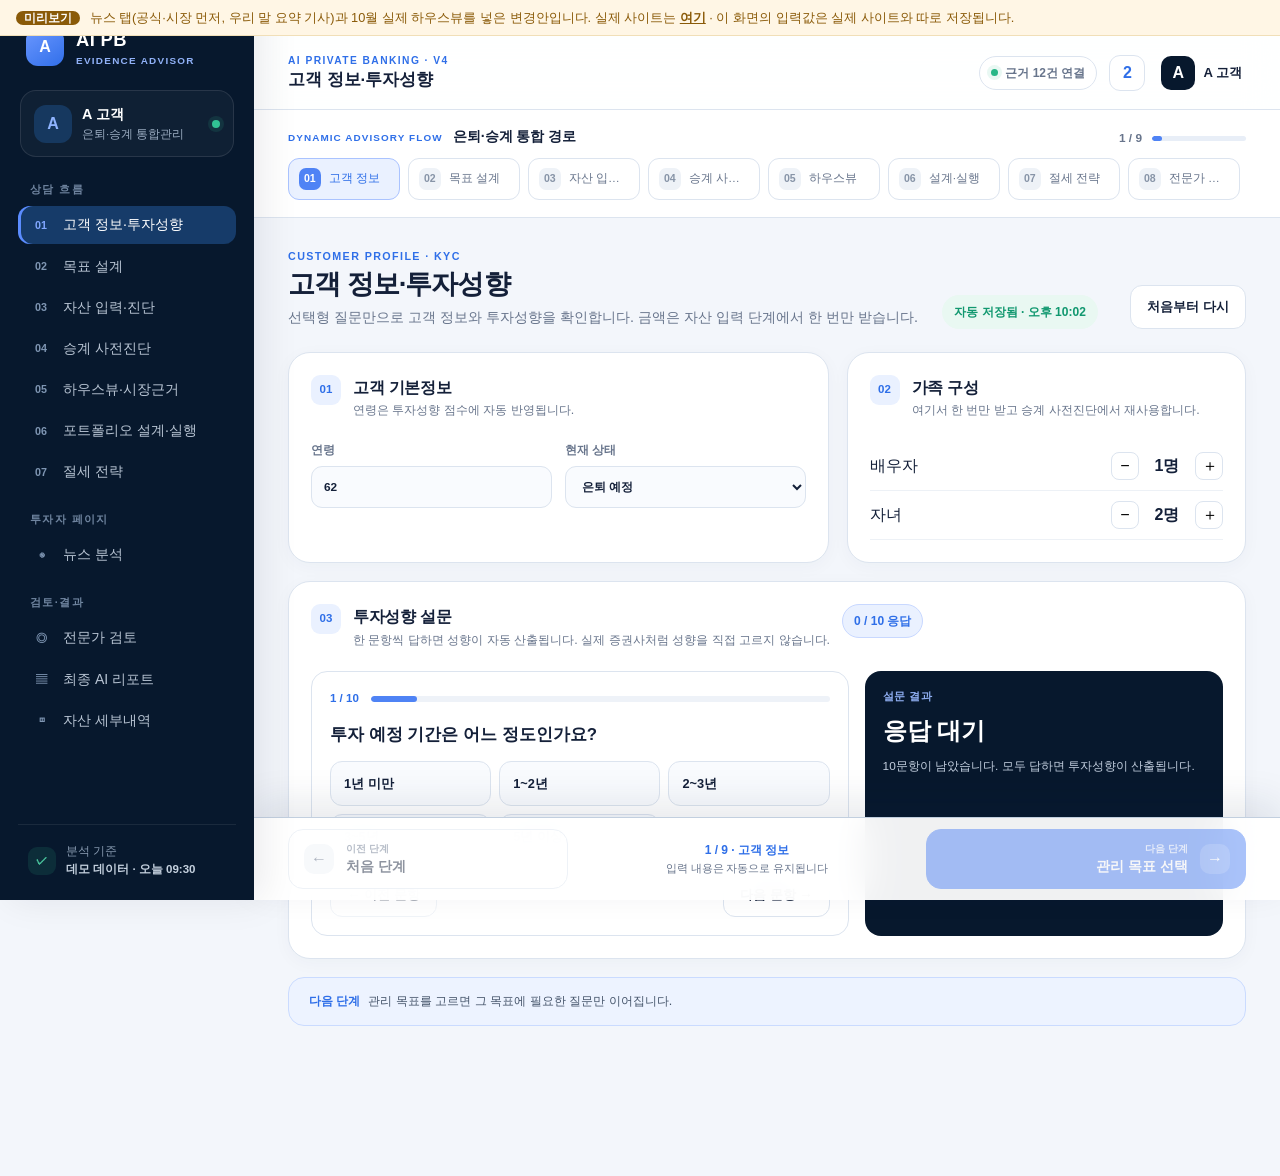
==== preview/index.html @ bb8c4977 "feat: 미리보기 페이지(/preview/) 추가 — 뉴스 탭 변경안 + 10월 실제 하우스뷰 연결 실제 사이트 파일은 그대로 두고 preview/ 폴더에 화면 복사본을 둠. -" ====
<!doctype html>
<html lang="ko">
<head>
  <meta charset="utf-8" />
  <meta name="viewport" content="width=device-width, initial-scale=1" />
  <meta name="theme-color" content="#07182d" />
  <meta name="description" content="은퇴·자산승계 목표와 뉴스 근거를 연결하는 AI PB 인터랙티브 시나리오 v4" />
  <title>AI PB 미리보기 | 뉴스 탭·하우스뷰 변경안</title>
  <link rel="icon" type="image/svg+xml" href="data:image/svg+xml,%3Csvg xmlns='http://www.w3.org/2000/svg' viewBox='0 0 32 32'%3E%3Crect width='32' height='32' rx='9' fill='%2307182d'/%3E%3Cpath d='M8 22 14.2 9h3.6L24 22h-4l-1.1-2.7h-6L11.8 22H8Zm6.1-6h3.6L16 11.8 14.1 16Z' fill='%235b8cff'/%3E%3C/svg%3E" />
  <link rel="apple-touch-icon" href="../icons/apple-touch-icon.png" />
  <meta name="apple-mobile-web-app-capable" content="yes" />
  <meta name="apple-mobile-web-app-title" content="AI PB" />
  <link rel="stylesheet" href="../styles.css" />
  <link rel="stylesheet" href="../v3.css" />
  <link rel="stylesheet" href="../print.css" />
  <link rel="stylesheet" href="./preview.css" />
</head>
<body>
  <div class="preview-banner" role="note"><b>미리보기</b> 뉴스 탭(공식·시장 먼저, 우리 말 요약 기사)과 10월 실제 하우스뷰를 넣은 변경안입니다. 실제 사이트는 <a href="../">여기</a> · 이 화면의 입력값은 실제 사이트와 따로 저장됩니다.</div>
  <div class="app-shell">
    <aside class="sidebar" id="sidebar" aria-label="주요 메뉴">
      <div class="brand-wrap">
        <button class="brand" data-view="dashboard" aria-label="AI PB 자산진단으로 이동"><span class="brand-mark">A</span><span><strong>AI PB</strong><small>EVIDENCE ADVISOR</small></span></button>
        <button class="sidebar-close" id="sidebar-close" aria-label="메뉴 닫기">×</button>
      </div>
      <div class="client-mini"><div class="avatar">A</div><div><strong>A 고객</strong><span id="client-route-label">은퇴·승계 통합관리</span></div><span class="status-dot" title="시나리오 연결됨"></span></div>
      <nav class="nav-list">
        <p class="nav-label">상담 흐름</p>
        <button data-view="profile"><span class="nav-icon">01</span>고객 정보·투자성향</button>
        <button data-view="goals"><span class="nav-icon">02</span>목표 설계</button>
        <button data-view="dashboard"><span class="nav-icon">03</span>자산 입력·진단</button>
        <button data-view="transfer"><span class="nav-icon">04</span>승계 사전진단</button>
        <button data-view="market"><span class="nav-icon">05</span>하우스뷰·시장근거</button>
        <button data-view="analysis"><span class="nav-icon">06</span>포트폴리오 설계·실행</button>
        <button data-view="tax"><span class="nav-icon">07</span>절세 전략</button>
        <p class="nav-label nav-label-spaced">투자자 페이지</p>
        <button data-view="news"><span class="nav-icon">◉</span>뉴스 분석</button>
        <p class="nav-label nav-label-spaced">검토·결과</p>
        <button data-view="experts"><span class="nav-icon">◎</span>전문가 검토</button>
        <button data-view="report"><span class="nav-icon">▤</span>최종 AI 리포트</button>
        <button data-view="assets"><span class="nav-icon">◫</span>자산 세부내역</button>
      </nav>
      <div class="sidebar-foot"><span class="secure-mark">✓</span><span>분석 기준<br><strong>데모 데이터 · 오늘 09:30</strong></span></div>
    </aside>

    <main class="main-shell">
      <header class="topbar">
        <button class="menu-button" id="menu-button" aria-label="메뉴 열기">☰</button>
        <div class="page-context"><span class="eyebrow">AI PRIVATE BANKING · V4</span><strong id="page-title">고객 정보·투자성향</strong></div>
        <div class="top-actions"><span class="data-chip"><i></i> 근거 12건 연결</span><button class="icon-button" data-view="market" aria-label="중요 알림 2개">2</button><button class="profile-button" data-view="profile"><span>A</span><b>A 고객</b></button></div>
      </header>

      <section class="journey" aria-label="AI PB 상담 단계">
        <div class="journey-head"><div><span>DYNAMIC ADVISORY FLOW</span><strong id="journey-title">은퇴·승계 통합 경로</strong></div><div class="journey-progress"><b id="progress-text">1 / 9</b><span><i id="progress-bar"></i></span></div></div>
        <div class="journey-steps" id="journey-steps" role="tablist" aria-label="상담 단계"></div>
      </section>

      <div class="content-area">
        <section class="view" data-view-panel="profile">
          <div class="section-heading"><div><span class="section-kicker">CUSTOMER PROFILE · KYC</span><h1>고객 정보·투자성향</h1><p>선택형 질문만으로 고객 정보와 투자성향을 확인합니다. 금액은 자산 입력 단계에서 한 번만 받습니다.</p></div><span class="save-state">자동 저장됨</span></div>
          <div class="profile-grid">
            <article class="panel form-panel">
              <div class="panel-title"><span class="panel-index">01</span><div><h2>고객 기본정보</h2><p>연령은 투자성향 점수에 자동 반영됩니다.</p></div></div>
              <div class="field-grid two">
                <label>연령<input id="age" type="number" value="62" min="18" max="100"></label>
                <label>현재 상태<select id="employment"><option>근로소득자</option><option>사업자</option><option selected>은퇴 예정</option><option>은퇴</option></select></label>
              </div>
            </article>
            <article class="panel form-panel">
              <div class="panel-title"><span class="panel-index">02</span><div><h2>가족 구성</h2><p>여기서 한 번만 받고 승계 사전진단에서 재사용합니다.</p></div></div>
              <div class="family-row"><span>배우자</span><div class="stepper"><button type="button" data-counter="spouse" data-delta="-1" aria-label="배우자 수 감소">−</button><b id="spouse-count">1명</b><button type="button" data-counter="spouse" data-delta="1" aria-label="배우자 수 증가">＋</button></div></div>
              <div class="family-row"><span>자녀</span><div class="stepper"><button type="button" data-counter="children" data-delta="-1" aria-label="자녀 수 감소">−</button><b id="children-count">2명</b><button type="button" data-counter="children" data-delta="1" aria-label="자녀 수 증가">＋</button></div></div>
            </article>
            <article class="panel form-panel span-two">
              <div class="panel-title"><span class="panel-index">03</span><div><h2>투자성향 설문</h2><p>한 문항씩 답하면 성향이 자동 산출됩니다. 실제 증권사처럼 성향을 직접 고르지 않습니다.</p></div><span class="pill info" id="survey-count">10 / 10 응답</span></div>
              <div class="survey-layout">
                <div class="survey-card">
                  <div class="survey-progress"><span id="survey-step">1 / 10</span><div class="survey-track"><i id="survey-bar"></i></div></div>
                  <h3 id="survey-question">투자 예정 기간은 어느 정도인가요?</h3>
                  <div class="survey-options" id="survey-options" role="radiogroup" aria-labelledby="survey-question"></div>
                  <div class="survey-nav"><button class="secondary" id="survey-prev" type="button">← 이전 문항</button><button class="secondary" id="survey-next" type="button">다음 문항 →</button></div>
                </div>
                <aside class="survey-result" id="survey-result"></aside>
              </div>
            </article>
          </div>
          <div class="bottom-action"><p><strong>다음 단계</strong>관리 목표를 고르면 그 목표에 필요한 질문만 이어집니다.</p><button class="primary" id="profile-next">관리 목표 선택</button></div>
        </section>

        <section class="view" data-view-panel="goals">
          <div class="section-heading"><div><span class="section-kicker">GOAL ROUTING</span><h1>관리 목표 선택</h1><p>은퇴와 자산승계는 동시에 선택할 수 있으며, 선택에 따라 상담 경로가 달라집니다.</p></div><span class="route-chip" id="route-chip">은퇴·승계 통합 경로</span></div>
          <div class="goal-grid" role="radiogroup" aria-label="관리 목표">
            <label class="goal-card"><input type="radio" name="goal" value="general"><span class="goal-icon">G</span><strong>일반 자산관리</strong><small>별도 목표 없이 위험·수익 기반 포트폴리오 관리</small></label>
            <label class="goal-card"><input type="radio" name="goal" value="retirement"><span class="goal-icon">R</span><strong>은퇴 준비</strong><small>생활비와 연금 부족분을 현금흐름 제약으로 반영</small></label>
            <label class="goal-card"><input type="radio" name="goal" value="transfer"><span class="goal-icon">W</span><strong>자산승계</strong><small>관계자별 희망 배분과 상속세 재원을 먼저 점검</small></label>
            <label class="goal-card selected"><input type="radio" name="goal" value="both" checked><span class="goal-icon">B</span><strong>은퇴·승계 모두</strong><small>두 목표의 현금 수요와 매각 제한을 함께 반영</small></label>
          </div>
          <div class="conditional-plan-grid">
            <article class="panel plan-card" data-goal-panel="retirement">
              <div class="panel-title simple"><div><h2>은퇴 현금흐름 계획</h2><p>생활비와 비상자금을 먼저 확보합니다.</p></div><span class="pill success">적용</span></div>
              <div class="field-grid three"><label id="retirement-years-field">은퇴 시점<div class="input-suffix"><input id="retirement-years" type="number" value="3" min="0"><span>년 후</span></div></label><label>월 생활비<div class="input-suffix"><input id="monthly-spend" type="number" value="500" min="0"><span>만원</span></div></label><label>연금 수입<div class="input-suffix"><input id="pension-income" type="number" value="280" min="0"><span>만원</span></div></label></div>
              <div class="bucket-grid">
                <div><span>버킷 1 · 현금성</span><strong id="bucket1">0.8억원</strong><small>부족분 2년 + 비상자금 6개월 · MMF·CMA·발행어음</small></div>
                <div><span>버킷 2 · 채권 사다리</span><strong id="bucket2">1.3억원</strong><small>3~7년차 부족분 · 국채·우량채 만기 분산</small></div>
                <div><span>버킷 3 · 성장</span><strong>나머지</strong><small>8년차 이후 · 성향별 모델 포트폴리오</small></div>
              </div>
              <div class="plan-result"><span>은퇴 안정자산 기준 (버킷 1+2)</span><strong id="retirement-reserve">2.2억원</strong><small id="retirement-copy">월 부족분 220만원 · 은퇴 3년 후 개시. 20년치를 현금으로 묶지 않고 버킷별로 나눠 준비합니다.</small></div>
            </article>
            <article class="panel plan-card" data-goal-panel="transfer">
              <div class="panel-title simple"><div><h2>승계 사전계획</h2><p>투자분석 전에 현금·매각 제한을 설정합니다.</p></div><span class="pill info">다음 단계</span></div>
              <div class="precheck-list"><div><span>관계자</span><strong id="goal-family">배우자 1명 · 자녀 2명</strong></div><div><span>비유동자산</span><strong id="goal-illiquid">부동산·사모펀드 29억원</strong></div><div><span>상속세 추정</span><strong data-kpi="estate-tax">6.7억원</strong></div></div>
              <div class="micro-note">자산 입력·진단 다음 단계에서 희망 배분과 상속세 재원을 점검합니다.</div>
            </article>
            <article class="panel empty-goal-card" data-goal-panel="general"><span>G</span><div><h2>일반 자산관리 경로</h2><p>추가 목표 페이지 없이 통합 자산진단으로 이동합니다.</p></div></article>
          </div>
          <div class="bottom-action"><p><strong>경로 자동 구성</strong><span id="goal-route-copy">승계 사전진단에서 필요한 현금을 먼저 정한 뒤 자산진단으로 이동합니다.</span></p><button class="primary" id="goals-next">승계 사전진단 계속</button></div>
        </section>

        <section class="view" data-view-panel="transfer">
          <div class="section-heading"><div><span class="section-kicker">WEALTH TRANSFER PRE-DIAGNOSIS</span><h1>자산승계 사전진단</h1><p>희망 배분안을 법정상속분·유류분과 비교하고, 상속세 추정액으로 재원 계획을 세웁니다.</p></div><span class="pill info">전문가 검토 전 참고안</span></div>
          <div class="notice-bar"><b>판단 경계</b><span>AI는 상속 비율이나 법적 결과를 확정하지 않습니다. 현행 세법 기준 단순 추정과 위험 신호만 표시하며, 세법 개정·평가방법·사전증여 합산은 세무사·변호사가 확정합니다.</span></div>
          <div class="transfer-layout">
            <article class="panel allocation-editor">
              <div class="panel-title simple"><div><h2>관계자별 희망 배분</h2><p>법정상속분과 유류분(법정상속분의 1/2)을 함께 표시합니다.</p></div><span class="sum-badge" id="allocation-sum">합계 100%</span></div>
              <div id="heir-inputs"></div>
              <button class="secondary full" id="run-transfer-check">희망안 다시 진단</button>
            </article>
            <article class="risk-flag-card" id="transfer-risk-card">
              <span>AI PRE-CHECK</span><h2 id="transfer-risk-title">법률 검토 우선순위: 보통</h2>
              <p id="transfer-risk-copy">관계자별 배분과 부동산 집중 여부를 전문가가 확인해야 합니다.</p>
              <ul><li><span>유류분 관련</span><strong id="legal-flag">확인 필요</strong></li><li><span>평가 불확실성</span><strong>부동산·사모펀드</strong></li><li><span>현금화 제약</span><strong data-kpi="illiquid">29억원</strong></li></ul>
            </article>
            <article class="panel liquidity-planner">
              <div class="panel-title simple"><div><h2>상속세 재원 계획</h2><p>현행 세법 기준 단순 추정입니다.</p></div><span class="recommended">핵심 제약</span></div>
              <div class="tax-breakdown" id="estate-breakdown"></div>
              <div class="field-grid two">
                <label>상속세 재원 목표<div class="input-suffix"><input id="liquidity-target" type="number" value="6.7" min="0" step="0.1"><span>억원</span></div></label>
                <label>종신보험 등 별도 재원<div class="input-suffix"><input id="insurance-reserve" type="number" value="0" min="0" step="0.1"><span>억원</span></div></label>
              </div>
              <div class="constraint-checks"><label><input type="checkbox" id="lock-pef" checked disabled> 사모펀드 <span class="pef-year">2029</span>년까지 조정 불가 (환매 제한)</label><label><input type="checkbox" id="gift-window" checked> 5년 내 증여 예정 ETF 별도 관리</label></div>
              <div class="liquidity-gap"><span>현재 안정자산</span><strong id="current-stable">9.0억원</strong><i>→</i><span>필요 안정자산</span><strong id="liquidity-target-output">8.8억원</strong></div>
            </article>
            <article class="panel scenario-mini">
              <h2>재원 마련 방식 비교</h2>
              <button class="scenario-choice active" data-transfer-scenario="financial"><span>A</span><div><strong>금융자산 준비안</strong><small>재원 전액을 국채·우량채 사다리로 보유</small></div><b>선택됨</b></button>
              <button class="scenario-choice" data-transfer-scenario="insurance"><span>B</span><div><strong>종신보험 병행안</strong><small>재원 절반을 보험금으로, 투자자산 유지</small></div><b>비교</b></button>
              <button class="scenario-choice" data-transfer-scenario="installment"><span>C</span><div><strong>연부연납 활용안</strong><small>최대 10년 분할납부 · 초기 30%만 준비</small></div><b>비교</b></button>
            </article>
          </div>
          <p class="legal-note">상속세는 일괄공제 5억원, 배우자공제(실제 상속분·법정상속분·30억원 중 작은 금액, 최소 5억원), 금융재산공제(최대 2억원), 누진세율 10~50%, 신고세액공제 3%로 단순 추정합니다. 사전증여 합산(10년), 동거주택공제, 부동산 평가방법(시가·감정가·기준시가), 세법 개정 여부는 반영하지 않았습니다.</p>
          <div class="bottom-action"><p><strong>다음 단계</strong><span id="transfer-next-copy">필요 안정자산과 매각 제한을 자산진단·리밸런싱의 제약조건으로 전달합니다.</span></p><button class="primary" data-view="market">하우스뷰·시장근거 확인</button></div>
        </section>

        <section class="view" data-view-panel="dashboard">
          <div class="section-heading"><div><span class="section-kicker">ASSET INPUT & DIAGNOSIS</span><h1>자산 입력·진단</h1><p>보유 자산을 입력하면 목표 단계의 은퇴·승계 조건과 함께 자산 구조, 안정자산, 세금 부담을 바로 진단합니다.</p></div><button class="secondary" data-view="assets">세부내역 보기</button></div>
          <article class="panel form-panel asset-input-panel">
            <div class="panel-title simple"><div><h2>보유 자산 입력</h2><p>정확한 금액은 여기서 한 번만 입력합니다. 입력하는 즉시 아래 진단이 갱신됩니다.</p></div><span class="pill info">단위: 억원</span></div>
              <div class="asset-entry-grid">
                <label><span>부동산</span><input class="asset-input" id="asset-realestate" data-category="realestate" type="number" value="25" min="0" step="0.1"><small>주택·상가·토지</small></label>
                <label><span>국내 주식 ETF</span><input class="asset-input" id="asset-kretf" data-category="kretf" type="number" value="4" min="0" step="0.1"><small>시장·산업 ETF</small></label>
                <label><span>해외 주식 ETF</span><input class="asset-input" id="asset-globaletf" data-category="globaletf" type="number" value="6" min="0" step="0.1"><small>미국·글로벌 ETF</small></label>
                <label><span>국채</span><input class="asset-input" id="asset-govbond" data-category="govbond" type="number" value="3" min="0" step="0.1"><small>국내·미국 국채</small></label>
                <label><span>회사채</span><input class="asset-input" id="asset-corpat" data-category="corpbond" type="number" value="2" min="0" step="0.1"><small>우량 회사채</small></label>
                <label class="illiquid"><span>사모펀드</span><input class="asset-input" id="asset-pef" data-category="pef" type="number" value="4" min="0" step="0.1"><small><span class="pef-year">2029</span>년까지 환매 제한</small></label>
                <label><span>기타 대체투자</span><input class="asset-input" id="asset-alternative" data-category="alternative" type="number" value="2" min="0" step="0.1"><small>금·리츠 등</small></label>
                <label><span>현금·예금</span><input class="asset-input" id="asset-cash" data-category="cash" type="number" value="4" min="0" step="0.1"><small>즉시 사용 가능</small></label>
                <label class="debt-entry"><span>부채</span><input id="asset-debt" type="number" value="3" min="0" step="0.1"><small>담보·기타 대출</small></label>
              </div>
            <div class="asset-extra">
              <label>사모펀드 환매 가능 연도<div class="input-suffix"><input id="pef-year" type="number" value="2029" min="2026" max="2045"><span>년</span></div></label>
              <label class="check-line"><input type="checkbox" id="lock-home" checked> 거주 부동산은 매각하지 않음 (반드시 보유)</label>
            </div>
          </article>
          <div class="kpi-grid"><article class="kpi-card"><span>총자산</span><strong data-kpi="total">50억원</strong><small>부동산·사모펀드 포함</small></article><article class="kpi-card"><span>순자산</span><strong class="positive" data-kpi="net">47억원</strong><small>부채 차감 후</small></article><article class="kpi-card"><span>비유동자산</span><strong data-kpi="illiquid">29억원</strong><small>부동산·사모펀드</small></article><article class="kpi-card dark"><span>필요 안정자산</span><strong data-kpi="liquidity">8.8억원</strong><small id="kpi-liquidity-note">은퇴 버킷 + 상속세 재원(자동 추정)</small></article></div>
          <div class="dashboard-grid">
            <article class="panel allocation-card"><div class="panel-title simple"><div><h2>총자산 구성</h2><p>ETF·채권·부동산·사모펀드를 분리해 봅니다.</p></div><span class="pill info">8개 세부자산</span></div><div class="allocation-body"><div class="donut v3-donut" id="asset-donut"><div><strong id="realestate-share">50%</strong><span>부동산</span></div></div><div class="legend-list" id="asset-legend"></div></div></article>
            <article class="panel alert-panel"><div class="panel-title simple"><div><h2>목표 기반 진단 신호</h2><p>유동성 → 적합성 → 세금 → 집중도 순으로 정렬합니다.</p></div><span class="count-badge" id="alert-count">4</span></div><div id="alert-list"></div></article>
            <article class="constraint-strip span-two"><div><span>은퇴 버킷 1+2</span><strong id="dashboard-retirement-reserve">2.2억원</strong></div><div><span>상속세 재원</span><strong id="dashboard-liquidity-target">6.7억원</strong></div><div><span>매각 금지</span><strong id="dashboard-lock-home">거주 부동산</strong></div><div><span>조정 제외</span><strong>사모펀드</strong></div><button class="primary" id="dashboard-next" data-view="transfer">승계 사전진단</button></article>
          </div>
        </section>

        <section class="view" data-view-panel="assets">
          <div class="section-heading"><div><span class="section-kicker">ASSET UNIVERSE</span><h1>자산 세부내역</h1><p>각 자산군을 유동성·위험·승계 제약 기준으로 나눠 관리합니다.</p></div><button class="secondary" data-view="dashboard">금액 수정</button></div>
          <div class="asset-universe-grid">
            <article class="asset-class-card"><span class="asset-symbol navy">RE</span><div><h2>부동산</h2><p id="ac-re">부동산 25억</p></div><ul><li>유동성 매우 낮음</li><li>감정평가 필요</li><li>거주주택 매각 금지</li></ul></article>
            <article class="asset-class-card"><span class="asset-symbol blue">ETF</span><div><h2>주식 ETF</h2><p id="ac-etf">국내 4억 · 미국·글로벌 6억</p></div><ul><li>개별주식 제외</li><li>일 단위 가격 확인</li><li>리밸런싱 가능</li></ul></article>
            <article class="asset-class-card"><span class="asset-symbol sky">FI</span><div><h2>채권</h2><p id="ac-bond">국채 3억 · 우량회사채 2억</p></div><ul><li>은퇴·상속세 재원 버킷</li><li>금리 민감도 관리</li><li>신용등급 확인</li></ul></article>
            <article class="asset-class-card pef-card"><span class="asset-symbol violet">PEF</span><div><h2>사모펀드</h2><p id="ac-pef">최근 평가액 4억 · 2029년 만기</p></div><ul><li>환매 제한</li><li>분기별 평가</li><li>이전 제한 검토</li></ul></article>
            <article class="asset-class-card"><span class="asset-symbol violet">ALT</span><div><h2>기타 대체투자</h2><p id="ac-alt">금·리츠 2억</p></div><ul><li>인플레이션 방어</li><li>가격 변동성 중간</li><li>일부 현금화 가능</li></ul></article>
            <article class="asset-class-card"><span class="asset-symbol mint">CA</span><div><h2>현금·예금</h2><p id="ac-cash">즉시 가용 4억</p></div><ul><li>예금 방치분은 MMF·단기채로</li><li>비상자금 포함</li><li>예금만기 분산</li></ul></article>
          </div>
          <div class="bottom-action"><p><strong>설계 범위</strong>개별주식은 제외하고 ETF의 수익·위험 특성과 자산군 간 배분에 집중합니다.</p><button class="primary" data-view="analysis">목표 포트폴리오 설계</button></div>
        </section>

        <section class="view" data-view-panel="analysis">
          <div class="section-heading"><div><span class="section-kicker">PORTFOLIO DESIGN & EXECUTION</span><h1>포트폴리오 설계·실행</h1><p>고객 목표와 투자성향으로 장기 목표 배분(SAA)을 설계하고, 앞 단계의 하우스뷰 결정을 반영해 현재 보유와의 차이를 거래 계획으로 바꿉니다.</p></div><label class="switch-row"><span><b>허용범위 밴드</b><small id="band-copy">0.3억원 미만 차이는 거래 생략</small></span><input id="band-switch" type="checkbox" checked><i></i></label></div>
          <div class="part-title"><span>1</span><div><h2>목표 설계</h2><p>고객에게 설명하는 장기 목표 배분입니다.</p></div></div>
          <div class="analysis-grid">
            <article class="panel allocation-compare target-allocation"><div class="panel-title simple"><div><h2>목표 배분 (SAA)</h2><p id="compare-base">금융자산 25억원 기준 (부동산 제외)</p></div></div><div id="saa-rows"></div></article>
            <aside class="risk-card"><span>HOW THE TARGET IS BUILT</span><h2>목표 배분 산출 3단계</h2><ol class="build-steps" id="build-steps"></ol><p class="build-note">하우스뷰 조정(±2%p)은 목표 설계에 넣지 않고, 아래 실행 계획의 목표에만 반영합니다.</p></aside>
            <article class="panel metrics-card"><h2>목표안 위험·수익</h2><div id="metrics-rows"></div><p>현재 보유 대비 목표 SAA의 추정치입니다. 자산군별 장기 가정치(변동성·스트레스 손실)를 적용한 범위 추정이며 수익을 보장하지 않습니다.</p></article>
          </div>
          <article class="panel etf-table-card"><div class="panel-title simple"><div><h2>주식 ETF Core-Satellite 설계</h2><p>코어는 광범위 지수 ETF, 테마·섹터 ETF는 주식의 20% 이내로 제한합니다.</p></div><span class="pill info" id="satellite-pill">위성 한도 20%</span></div><div class="table-scroll"><table><thead><tr><th>구분</th><th>ETF 버킷</th><th>목표 금액</th><th>주식 내 비중</th><th>변동성</th><th>역할</th></tr></thead><tbody id="etf-body"></tbody></table></div></article>
          <div class="part-title"><span>2</span><div><h2>실행 계획</h2><p id="execution-part-copy">목표와 현재 보유의 차이를 거래로 바꿉니다. 부동산·사모펀드는 그대로 두고 금융자산만 조정합니다.</p></div></div>
          <article class="market-strip" id="rebalance-strip"><span>적용 제약</span><strong>필요 안정자산 8.8억원</strong><i></i><strong>거주부동산 매각금지</strong><i></i><strong>사모펀드 환매제한</strong><em>SAA 기준</em></article>
          <article class="panel table-panel"><div class="table-scroll"><table><thead><tr><th>조정 대상</th><th>현재</th><th>목표</th><th>변화</th><th>제안</th><th>근거</th></tr></thead><tbody id="rebalance-body"></tbody></table></div></article>
          <article class="panel execution-card"><div class="panel-title simple"><div><h2>분할 실행 순서</h2><p>가격 위험이 없는 거래부터 실행하고, 주식 매도는 나눠서 진행합니다.</p></div><span class="pill info" id="execution-pill">3회 분할</span></div><ol class="execution-steps" id="execution-steps"></ol></article>
          <div class="liquidity-progress panel"><div><span>필요 안정자산 충족</span><strong id="stable-progress-label">현금 1.4억 + 채권 11.6억</strong></div><div class="progress-track"><i id="stable-progress-bar"></i></div><small id="stable-progress-copy">부동산·사모펀드를 매각하지 않고 목표를 충족합니다.</small></div>
          <div class="trade-summary"><div><span>예상 거래비용</span><strong id="trade-cost">0만원</strong><small>매매금액 × 0.15% 가정</small></div><div><span>예상 변동성 변화</span><strong class="positive" id="trade-risk">-0.0%p</strong><small id="trade-plan">3회 분할 실행 (월 1회)</small></div><button class="primary" id="approve-rebalance">설계·실행안 검토 완료</button></div>
          <div class="suitability-bar" id="suitability"></div>
        </section>

        <section class="view" data-view-panel="market">
          <div class="section-heading"><div><span class="section-kicker">HOUSE VIEW & MARKET EVIDENCE</span><h1>하우스뷰·시장 인텔리전스</h1><p>국내·해외 리서치 기관의 월간 의견을 같은 비중으로 합친 하우스뷰를 1차 기준으로, 뉴스·시황은 보조 근거로 사용합니다. 하우스뷰 반영 여부는 고객이 선택합니다.</p></div><div class="segmented" role="group" aria-label="하우스뷰 반영 여부"><button class="active" data-analysis-mode="saa">SAA 유지</button><button data-analysis-mode="taa">하우스뷰 TAA 반영</button></div></div>
          <article class="evidence-hero">
            <div><span class="decision-label">TODAY'S AI DECISION</span><div class="decision-line"><strong>HOLD</strong><i>＋</i><b>제한적 리밸런싱 검토</b></div><p id="decision-copy">하우스뷰를 불러오는 중입니다.</p></div>
            <div class="decision-meta"><span>참여 기관<strong id="hv-count">—</strong></span><span>하우스뷰 월<strong id="hv-month">—</strong></span><span>합의 계산일<strong id="hv-date">—</strong></span></div>
          </article>
          <article class="panel taa-card"><div class="panel-title simple"><div><h2>하우스뷰 TAA 조정안</h2><p>장기 SAA 대비 조정 폭입니다. 폭은 AI가 아니라 정해진 규칙으로 계산합니다: 합의 강도 |평균| 0.9 이상 ±2%p, 0.5~0.9 ±1%p, 0.5 미만 0 · 주식 합계 ±3%p 상한 · 모자라거나 남는 만큼 현금성에서 맞춤 · 금액은 0.1억원 단위 반올림 (제안 규칙, 팀 합의 전). 반영 여부는 고객이 상단에서 선택하며, 선택 결과가 다음 단계 실행 계획의 목표가 됩니다.</p></div><span class="pill info" id="taa-status">미반영 · SAA 유지</span></div><div class="table-scroll"><table><thead><tr><th>자산</th><th>장기 SAA</th><th>하우스뷰 조정</th><th>반영 시 목표</th></tr></thead><tbody id="taa-body"></tbody></table></div></article>
          <div class="evidence-tabs" role="tablist" aria-label="시장 리포트 보기"><button class="active" data-evidence-tab="report">상세 리포트</button><button data-evidence-tab="sources">근거 뉴스·지표</button><button data-evidence-tab="history">판단 기록</button></div>
          <div class="evidence-panel active" data-evidence-panel="report">
            <div class="market-report-grid">
              <article class="panel report-section span-two"><div class="panel-title simple"><div><h2>국내·해외 기관 하우스뷰 합의</h2><p>기관별 월간 자산배분 의견(확대 +1 · 중립 0 · 축소 −1)을 같은 비중으로 평균했습니다(Timmermann, 2006). |평균|이 0.5를 넘을 때만 확대·축소로 봅니다. 원문 문장·표는 싣지 않고 점수와 출처만 표시합니다.</p></div><span class="regime-badge" id="hv-badge">불러오는 중</span></div><div class="house-view" id="house-view"></div><h3 class="hv-subtitle">기관별 의견</h3><div class="table-scroll"><table class="hv-inst"><thead><tr><th>기관 · 자료</th><th>국내 주식</th><th>해외 주식</th><th>국채</th><th>회사채</th><th>금·리츠</th><th>현금성</th></tr></thead><tbody id="hv-inst-body"></tbody></table></div><p class="legal-note">— 해당 자료에 그 자산 의견이 없음(계산에서 뺌) · 해외 기관은 국내 주식을 평가하지 않음 · 증권사 자료의 권리는 각 기관에 있습니다.</p></article>
              <article class="panel report-section"><div class="panel-title simple"><div><h2>오늘의 시장 요약</h2><p>데모 시황을 자산군별 영향으로 번역했습니다.</p></div><span class="regime-badge">둔화·변동성 확대</span></div><div class="market-facts"><div><span>미국 장기금리</span><strong>상승 압력</strong><small>성장주 ETF 부담</small></div><div><span>반도체 업종</span><strong>변동성 확대</strong><small>산업 ETF 한도 관리</small></div><div><span>국제유가</span><strong>상방 위험</strong><small>인플레이션 경계</small></div><div><span>원화</span><strong>변동성 중립 이상</strong><small>환헤지 유지</small></div></div></article>
              <article class="panel report-section"><h2>사실과 AI 해석</h2><div class="fact-interpret"><span>확인된 사실</span><p>장기금리와 유가의 상승 압력이 확대되고 반도체 관련 지수의 일중 변동성이 높아졌습니다.</p></div><div class="fact-interpret ai"><span>AI 해석</span><p>금리 민감도가 높은 성장·반도체 ETF의 단기 위험이 커졌지만 장기 SAA를 바꿀 정도의 체제 전환은 아닙니다.</p></div></article>
              <article class="panel report-section span-two"><div class="panel-title simple"><div><h2>의사결정 연결 과정</h2><p>시장 사건이 고객 행동 제안으로 바뀐 경로입니다.</p></div><button class="text-button" data-evidence-tab="sources">근거 12건 확인</button></div><div class="logic-chain"><div><span>01</span><b>하우스뷰·지표</b><small>금리·유가·반도체 변동성</small></div><i>→</i><div><span>02</span><b>자산 영향</b><small>성장·반도체 ETF 위험 증가</small></div><i>→</i><div><span>03</span><b>고객 노출</b><small id="chain-exposure">주식 ETF 10억원</small></div><i>→</i><div><span>04</span><b>제약 확인</b><small id="chain-constraint">안정자산 8.8억원 필요</small></div><i>→</i><div class="active"><span>05</span><b>최종 판단</b><small>규칙 범위 안 조정 · 고객 선택</small></div></div></article>
              <article class="panel report-section"><h2>반대 근거</h2><p>AI 투자 확대와 일부 기업의 실적 개선은 위험자산에 긍정적입니다. 부정 뉴스만으로 장기 주식 비중을 과도하게 낮추지 않습니다.</p><span class="counter-badge">결론: 장기 SAA 유지</span></article>
              <article class="panel report-section"><h2>판단 변경 조건</h2><ul class="trigger-list"><li>하우스뷰 방향 변경 (월간 회의)</li><li>미국 10년물 금리 5% 상회</li><li>자산 비중이 목표에서 2%p 넘게 벗어남 → 리밸런싱 (예: 목표 30%면 28~32%는 그대로)</li><li id="trigger-stable">필요 안정자산 8.8억원 미달</li></ul></article>
            </div>
          </div>
          <div class="evidence-panel" data-evidence-panel="sources">
            <div class="source-grid">
              <article class="evidence-card" tabindex="0"><div><span class="source-type official">공식</span><time>08:10</time></div><h2>미국 통화정책·장기금리 자료</h2><p>금리 인하 기대가 지연될 가능성을 시장금리와 함께 확인했습니다.</p><button class="text-button evidence-toggle">AI 활용 방식 보기</button><div class="evidence-detail"><strong>연결:</strong> 미국 성장주·반도체 ETF 할인율 부담 → 단기 위험 상향</div></article>
              <article class="evidence-card" tabindex="0"><div><span class="source-type official">공식</span><time>08:25</time></div><h2>한국은행 금리·환율 통계</h2><p>원화 변동성과 국내 시장의 외국인 수급 환경을 점검했습니다.</p><button class="text-button evidence-toggle">AI 활용 방식 보기</button><div class="evidence-detail"><strong>연결:</strong> 해외 ETF 환헤지 비율 유지 → 추가 환노출 확대 보류</div></article>
              <article class="evidence-card" tabindex="0"><div><span class="source-type market">시장</span><time>09:00</time></div><h2>국내·미국 ETF 가격 신호</h2><p>대표지수와 반도체 ETF 변동성·최대낙폭 신호를 비교했습니다.</p><button class="text-button evidence-toggle">AI 활용 방식 보기</button><div class="evidence-detail"><strong>연결:</strong> 국내 ETF 0.5억원·글로벌 ETF 1.0억원 축소 후보</div></article>
              <article class="evidence-card" tabindex="0"><div><span class="source-type news">뉴스</span><time>09:12</time></div><h2>지정학적 위험과 국제유가</h2><p>복수 출처가 보도한 공급 차질 가능성을 중복 제거 후 반영했습니다.</p><button class="text-button evidence-toggle">AI 활용 방식 보기</button><div class="evidence-detail"><strong>연결:</strong> 인플레이션 재상승 위험 → 장기채 확대 속도 제한</div></article>
            </div>
            <p class="legal-note">실제 서비스에서는 기사 원문 URL, 언론사, 발표시각, 데이터 기준시각과 중복 제거 결과를 함께 저장합니다. 현재 화면의 내용은 인터랙티브 시나리오용 데모입니다.</p>
          </div>
          <div class="evidence-panel" data-evidence-panel="history">
            <article class="panel decision-history"><div><time>10/16 아침</time><span class="action hold">HOLD</span><strong>코스피 급락에도 10월 하우스뷰 유지 · 시황만으로 배분을 바꾸지 않음</strong><span class="hv-ref">데일리 시황</span></div><div><time>10/12</time><span class="action buy">SET</span><strong>10월 하우스뷰 입력: 국내·해외 주식 확대 · 국채 축소 (7개 기관)</strong><button class="text-button" data-evidence-tab="report">기관별 의견</button></div><div><time>10/9 아침</time><span class="action hold">HOLD</span><strong>코스피 하락 이어짐 · 비중은 허용 범위 안, 배분 변경 없음</strong><span class="hv-ref">데일리 시황</span></div></article><p class="legal-note">월간 하우스뷰가 목표를 정하고, 데일리 시황은 점검 근거로만 씁니다.</p>
          </div>
          <div class="bottom-action"><p><strong>판단 원칙</strong>AI는 비중 숫자를 정하지 않습니다. 목표 변경(TAA)은 월간 하우스뷰와 정해진 규칙으로만, 반영 여부는 고객이 선택합니다. 목표에서 2%p 넘게 벗어나면 리밸런싱합니다.</p><button class="primary" data-view="analysis">포트폴리오 설계·실행</button></div>
        </section>

        <section class="view" data-view-panel="tax">
          <div class="section-heading"><div><span class="section-kicker">TAX EFFICIENCY</span><h1>절세 전략</h1><p>금융소득종합과세·건강보험료·상속세를 기준으로 상품과 계좌 배치를 조정합니다.</p></div><span class="pill info">세무사 확인 필요</span></div>
          <div class="tax-grid">
            <article class="panel account-map">
              <h2>연간 금융소득(이자·배당) 추정</h2><p>종합과세 기준 연 2,000만원과 비교합니다. 보유 자산별 분배율 가정치를 적용했습니다.</p>
              <div class="income-bars" id="income-bars"></div>
              <h2 class="tax-subhead">실행 가능한 절세 수단</h2>
              <div id="tax-actions"></div>
            </article>
            <aside class="panel tax-impact"><span class="card-label">검토 우선순위</span><strong id="tax-headline">종합과세<br><b>기준 초과</b></strong><div><span>리밸런싱 후 금융소득</span><b id="tax-after-side">0만원</b></div><div><span>상속세 추정</span><b data-kpi="estate-tax">6.7억원</b></div><div><span>필요 안정자산</span><b data-kpi="liquidity">8.8억원</b></div><p>세법·계좌 한도·실제 분배율은 매년 바뀔 수 있어 세무사 검토 후 확정합니다.</p></aside>
          </div>
        </section>

        <section class="view" data-view-panel="experts">
          <div class="section-heading"><div><span class="section-kicker">HUMAN-IN-THE-LOOP</span><h1>전문가 검토</h1><p>AI 사전진단을 세무사·변호사가 검토한 뒤 승인 조건만 포트폴리오에 반영합니다.</p></div><span class="pill info" id="expert-overall-status">변호사 검토 대기</span></div>
          <div class="review-steps"><div class="done"><b>1</b><span>AI 사전진단</span><strong>완료</strong></div><i></i><div class="done"><b>2</b><span>세무사 검토</span><strong>보완완료</strong></div><i></i><div class="current" id="lawyer-step"><b>3</b><span>변호사 검토</span><strong id="lawyer-status">검토 대기</strong></div><i></i><div id="approval-step"><b>4</b><span>승인안 반영</span><strong id="approval-status">대기</strong></div></div>
          <div class="expert-grid">
            <article class="expert-opinion"><div><span>검토 요청 항목</span><em id="expert-badge">3건 남음</em></div><h2>희망 배분안 · 재원 계획 · 절세안</h2><ul><li><span>세무사</span><strong>상속세 추정 <b data-kpi="estate-tax">6.7억원</b> · 금융소득종합과세 확인</strong></li><li><span>변호사</span><strong id="expert-lawyer-item">유류분·공동소유 위험 확인</strong></li><li><span>PB</span><strong>적합성 확인 · 거주부동산·사모펀드 제외 반영</strong></li></ul><p>AI는 검토 상태와 승인 조건을 전달하지만 법률·세무 결론을 생성하지 않습니다.</p></article>
            <article class="panel document-card"><div class="doc-icon">DOC</div><h2>전문가 검토 패키지</h2><p>가족관계, 희망 배분, 자산평가, 10년 내 사전증여 내역, 재원 계획, 금융소득 추정과 AI 위험 신호를 함께 전달합니다.</p><button class="secondary full" id="request-lawyer">변호사 검토 요청</button><button class="primary full" id="approve-expert-plan">전문가 승인 데모</button></article>
          </div>
          <div class="bottom-action"><p><strong>승인 전 제한</strong>최종 세액·배분·법률 판단은 확정값으로 표시하지 않습니다.</p><button class="primary" id="expert-next" disabled>승인안 반영 결과 보기</button></div>
        </section>

        <section class="view" data-view-panel="report">
          <div class="section-heading"><div><span class="section-kicker">FINAL ADVISORY REPORT</span><h1>최종 AI 자문 리포트</h1><p>고객 목표, 적합성, 하우스뷰, 전문가 승인 조건과 최종 포트폴리오, 사후관리 계획을 한 번에 확인합니다.</p></div><button class="secondary" id="save-report">리포트 저장</button></div>
          <div class="constraint-grid"><article><span>관리 목표</span><strong id="report-goal">은퇴·자산승계</strong><small>조건부 경로 반영</small></article><article><span>필요 안정자산</span><strong id="report-liquidity">8.8억원</strong><small>현금·채권으로 확보</small></article><article><span>적용 투자성향</span><strong id="report-profile">위험중립형</strong><small id="report-suitability">적합성 확인</small></article><article><span>시장 판단</span><strong>HOLD</strong><small id="report-mode">하우스뷰 TAA ±2%p</small></article></div>
          <div class="report-grid">
            <article class="panel final-allocation"><div class="panel-title simple"><div><h2>최종 금융자산 배분</h2><p id="final-base">금융자산 25억원 기준</p></div><div class="compare-key"><span><i></i>현재</span><span><b></b>최종</span></div></div><div id="final-rows"></div></article>
            <aside class="liquidity-result"><span>GOAL CONSTRAINT RESULT</span><h2>안정자산 <strong id="final-liquidity">8.8억원</strong> 확보</h2><div id="final-liquidity-rows"></div><p>하우스뷰 판단과 전문가 승인 조건이 함께 적용된 결과입니다.</p></aside>
          </div>
          <article class="panel monitoring-card"><div class="panel-title simple"><div><h2>사후관리 계획</h2><p>실행 후에도 정기 리뷰와 이벤트 트리거로 계획을 유지합니다.</p></div><span class="pill success">모니터링</span></div><ul class="monitoring-list" id="monitoring-list"></ul></article>
          <article class="panel audit-report"><div><span>판단 추적 ID</span><strong>APB-2026-0926-0930</strong></div><div><span>연결 데이터</span><strong>하우스뷰 + 시장·뉴스 12건</strong></div><div><span>AI 해석</span><strong>사실과 분리 표시</strong></div><div><span>전문가 상태</span><strong id="report-expert-status">승인 데모 전</strong></div><button class="primary" data-view="market">판단 근거 다시 보기</button></article>
          <p class="legal-note">이 리포트는 인터랙티브 프로토타입의 예시 결과이며 실제 투자주문, 세액 확정 또는 법률자문을 제공하지 않습니다. 실제 권유 시에는 투자자정보 확인서, 적합성·적정성 확인, 설명의무 이행 기록이 필요합니다.</p>
        </section>
        <section class="view" data-view-panel="news">
          <div class="section-heading"><div><span class="section-kicker">NEWS ANALYSIS · 투자자용</span><h1>뉴스 분석</h1><p>상담 흐름과 별개로 투자자가 직접 보는 페이지입니다. 오늘의 주요 뉴스가 무엇이고, 보유 자산에 어떤 영향을 줄 수 있는지 쉽게 풀어 설명합니다.</p></div><span class="data-chip"><i></i> 오늘 09:30 기준</span></div>
          <div class="source-grid">
            <article class="evidence-card news-card"><div><span class="source-type official">공식</span><time>08:10</time></div><h2>미국 금리 인하 기대가 늦춰지고 있어요</h2><p>미국 통화정책 자료와 시장금리를 보면 금리 인하 시점이 예상보다 늦어질 가능성이 커졌습니다.</p><p class="news-impact"><strong>내 자산 영향</strong>미국 성장주·반도체 ETF는 단기 변동성이 커질 수 있습니다. 국채는 이자 수익을 더 오래 받을 수 있습니다.</p></article>
            <article class="evidence-card news-card"><div><span class="source-type official">공식</span><time>08:25</time></div><h2>원·달러 환율 변동폭이 커졌어요</h2><p>한국은행 통계를 보면 원화 변동성이 높아지고 외국인 자금 흐름도 불안정합니다.</p><p class="news-impact"><strong>내 자산 영향</strong>해외 ETF는 환율에 따라 원화 기준 수익이 달라질 수 있습니다. 환헤지 비율은 현재 수준을 유지합니다.</p></article>
            <article class="evidence-card news-card"><div><span class="source-type market">시장</span><time>09:00</time></div><h2>반도체 ETF의 하루 등락이 커졌어요</h2><p>대표지수보다 반도체 관련 ETF의 가격 변동과 최대 하락폭이 크게 나타났습니다.</p><p class="news-impact"><strong>내 자산 영향</strong>보유 중인 반도체 테마 ETF는 주식 비중의 20% 이내로 관리하는 것이 원칙입니다.</p></article>
            <article class="evidence-card news-card"><div><span class="source-type news">뉴스</span><time>09:12</time></div><h2>지정학적 위험으로 국제유가가 올랐어요</h2><p>여러 언론이 원유 공급 차질 가능성을 보도했습니다. 같은 내용의 기사는 한 건으로 묶어 분석했습니다.</p><p class="news-impact"><strong>내 자산 영향</strong>물가가 다시 오를 수 있어 장기 채권을 한꺼번에 늘리기보다 나눠서 담는 것이 좋습니다.</p></article>
          </div>
          <p class="legal-note">이 페이지는 이해를 돕기 위한 뉴스 요약이며 투자 권유가 아닙니다. 실제 투자 결정은 담당 PB와 상담 후 진행하세요. 현재 화면의 뉴스는 인터랙티브 시나리오용 데모입니다.</p>
        </section>
      </div>

      <footer class="flow-navigation" id="flow-navigation" aria-label="상담 단계 이동">
        <button class="flow-button flow-back" id="flow-back" type="button">
          <span class="flow-arrow" aria-hidden="true">←</span>
          <span class="flow-button-copy"><small>이전 단계</small><strong id="flow-back-label">처음 단계</strong></span>
        </button>
        <div class="flow-position" aria-live="polite">
          <span id="flow-position-label">1 / 9 · 고객 정보</span>
          <small>입력 내용은 자동으로 유지됩니다</small>
        </div>
        <button class="flow-button flow-next" id="flow-next" type="button">
          <span class="flow-button-copy"><small id="flow-next-kicker">다음 단계</small><strong id="flow-next-label">관리 목표 선택</strong></span>
          <span class="flow-arrow" aria-hidden="true">→</span>
        </button>
      </footer>
    </main>
  </div>

  <div class="toast" id="toast" role="status" aria-live="polite"><span>✓</span><p></p></div>
  <script src="./app.js"></script>
  <script src="./news-view.js"></script>
</body>
</html>
---- styles.css ----
:root{--navy:#07182d;--navy-2:#102a4b;--blue:#4f83f5;--blue-2:#2f6fe8;--sky:#eaf1ff;--bg:#f3f6fb;--surface:#fff;--text:#142039;--muted:#68758c;--line:#dce4ef;--green:#11986f;--green-bg:#e9f8f2;--red:#e14f68;--red-bg:#fff0f3;--amber:#d88b13;--amber-bg:#fff6e5;--violet:#7356c8;--shadow:0 14px 40px rgba(35,57,88,.08);--radius:22px}
*{box-sizing:border-box}html{font-size:16px}body{margin:0;background:var(--bg);color:var(--text);font-family:Pretendard,"Noto Sans KR","Apple SD Gothic Neo",Inter,Arial,sans-serif;line-height:1.5;-webkit-font-smoothing:antialiased}button,input,select{font:inherit}button{cursor:pointer}button:focus-visible,input:focus-visible,select:focus-visible{outline:3px solid rgba(79,131,245,.28);outline-offset:2px}
.app-shell{min-height:100vh;display:flex}.sidebar{position:fixed;inset:0 auto 0 0;width:254px;background:var(--navy);color:#fff;padding:26px 18px 22px;display:flex;flex-direction:column;z-index:40;box-shadow:10px 0 35px rgba(5,19,38,.08)}.brand-wrap{display:flex;align-items:center;justify-content:space-between;padding:0 8px 22px}.brand{border:0;background:none;color:#fff;display:flex;align-items:center;gap:12px;text-align:left;padding:0}.brand-mark{display:grid;place-items:center;width:38px;height:38px;border-radius:12px;background:linear-gradient(145deg,#6c98ff,#316fea);font-weight:800}.brand strong{display:block;font-size:1.15rem;letter-spacing:.02em}.brand small{display:block;color:#91b2f8;font-size:.62rem;letter-spacing:.13em;font-weight:700}.sidebar-close{display:none;border:0;background:#173250;color:#fff;width:34px;height:34px;border-radius:10px;font-size:1.25rem}.client-mini{margin:0 2px 20px;padding:13px;border:1px solid rgba(255,255,255,.1);border-radius:16px;display:grid;grid-template-columns:38px 1fr 8px;align-items:center;gap:10px;background:rgba(255,255,255,.035)}.avatar{width:38px;height:38px;border-radius:12px;background:#16385f;display:grid;place-items:center;color:#8fb4ff;font-weight:800}.client-mini strong{display:block;font-size:.9rem}.client-mini span{display:block;color:#9aabc0;font-size:.72rem}.status-dot{width:8px;height:8px;border-radius:50%;background:#31c294;box-shadow:0 0 0 4px rgba(49,194,148,.12)}
.nav-list{display:flex;flex-direction:column;gap:4px}.nav-label{font-size:.67rem;color:#6f849f;font-weight:800;letter-spacing:.13em;margin:4px 12px 5px}.nav-label-spaced{margin-top:17px}.nav-list button{border:0;background:transparent;color:#b8c4d3;border-radius:12px;display:flex;align-items:center;gap:11px;padding:10px 12px;text-align:left;font-size:.88rem;transition:.18s}.nav-list button:hover{background:rgba(255,255,255,.06);color:#fff}.nav-list button.active{background:#163b69;color:#fff;box-shadow:inset 3px 0 #5b8cff}.nav-icon{width:22px;color:#7f96b3;font-size:1rem;text-align:center}.nav-list button.active .nav-icon{color:#81a7ff}.sidebar-foot{margin-top:auto;border-top:1px solid rgba(255,255,255,.08);padding:18px 10px 0;display:flex;gap:10px;align-items:center;color:#8799af;font-size:.72rem}.sidebar-foot strong{color:#c4d0de}.secure-mark{width:28px;height:28px;border-radius:9px;background:rgba(49,194,148,.12);color:#4fd1a5;display:grid;place-items:center;font-weight:900}
.main-shell{margin-left:254px;min-width:0;width:calc(100% - 254px)}.topbar{height:74px;background:rgba(255,255,255,.92);backdrop-filter:blur(16px);border-bottom:1px solid var(--line);display:flex;align-items:center;justify-content:space-between;padding:0 34px;position:sticky;top:0;z-index:30}.page-context{display:flex;flex-direction:column}.eyebrow{font-size:.64rem;letter-spacing:.14em;color:var(--blue-2);font-weight:800}.page-context strong{font-size:1.04rem}.top-actions{display:flex;align-items:center;gap:12px}.data-chip,.pill{display:inline-flex;align-items:center;gap:7px;padding:7px 11px;border:1px solid var(--line);border-radius:999px;background:#fff;color:var(--muted);font-size:.75rem;font-weight:700}.data-chip i{width:7px;height:7px;border-radius:50%;background:#27b787;box-shadow:0 0 0 4px rgba(39,183,135,.1)}.icon-button{width:36px;height:36px;border:1px solid var(--line);border-radius:11px;background:#fff;color:var(--blue-2);font-weight:800}.profile-button{border:0;background:none;display:flex;align-items:center;gap:8px;color:var(--text);padding:4px}.profile-button span{width:34px;height:34px;border-radius:10px;background:var(--navy);color:#fff;display:grid;place-items:center;font-weight:800}.profile-button b{font-size:.82rem}.menu-button{display:none;border:0;background:#eef3fb;border-radius:10px;width:38px;height:38px;color:var(--navy);font-size:1.1rem}
.journey{background:#fff;border-bottom:1px solid var(--line);padding:16px 34px 14px}.journey-head{display:flex;justify-content:space-between;align-items:end;margin-bottom:11px}.journey-head>div:first-child{display:flex;align-items:baseline;gap:10px}.journey-head span{font-size:.62rem;color:var(--blue-2);font-weight:800;letter-spacing:.11em}.journey-head strong{font-size:.88rem}.journey-progress{display:flex;align-items:center;gap:10px}.journey-progress b{font-size:.74rem;color:var(--muted)}.journey-progress>span{width:94px;height:5px;border-radius:999px;background:#e8eef7;overflow:hidden}.journey-progress i{display:block;width:14.28%;height:100%;background:var(--blue);border-radius:999px;transition:.25s}.journey-steps{display:grid;grid-template-columns:repeat(7,1fr);gap:8px}.journey-steps button{border:1px solid var(--line);background:#fff;border-radius:11px;padding:9px 10px;display:flex;align-items:center;gap:8px;color:var(--muted);min-width:0}.journey-steps button b{font-size:.66rem;background:#eef2f7;color:#8794a7;border-radius:7px;padding:3px 5px}.journey-steps button span{font-size:.74rem;white-space:nowrap;overflow:hidden;text-overflow:ellipsis}.journey-steps button.active{border-color:#aac3ff;background:var(--sky);color:var(--blue-2)}.journey-steps button.active b{background:var(--blue);color:#fff}.journey-steps button.complete{border-color:#cfeee4}.journey-steps button.complete b{background:var(--green-bg);color:var(--green)}
.content-area{padding:30px 34px 52px;max-width:1500px;margin:0 auto}.view{display:none;animation:fadeIn .22s ease}.view.active{display:block}@keyframes fadeIn{from{opacity:.35;transform:translateY(5px)}to{opacity:1;transform:none}}.section-heading{display:flex;align-items:flex-end;justify-content:space-between;gap:20px;margin-bottom:23px}.section-kicker{display:block;color:var(--blue-2);font-size:.67rem;font-weight:800;letter-spacing:.13em;margin-bottom:4px}.section-heading h1{font-size:1.7rem;line-height:1.2;margin:0 0 6px;letter-spacing:-.035em}.section-heading p{color:var(--muted);margin:0;font-size:.9rem}.save-state{font-size:.75rem;color:var(--green);background:var(--green-bg);padding:8px 12px;border-radius:999px;font-weight:700}.panel{background:var(--surface);border:1px solid var(--line);border-radius:var(--radius);box-shadow:0 4px 18px rgba(35,57,88,.035)}.panel-title{display:flex;align-items:flex-start;gap:12px;margin-bottom:22px}.panel-title.simple{align-items:center;justify-content:space-between;margin-bottom:20px}.panel-title h2,.panel h2{font-size:1.03rem;margin:0;letter-spacing:-.02em}.panel-title p,.panel>p{color:var(--muted);font-size:.78rem;margin:2px 0 0}.panel-index{width:30px;height:30px;border-radius:9px;display:grid;place-items:center;background:var(--sky);color:var(--blue-2);font-size:.72rem;font-weight:800}.primary,.secondary{border-radius:12px;padding:11px 16px;font-weight:800;font-size:.83rem;transition:.18s}.primary{border:1px solid var(--blue);background:var(--blue);color:#fff;box-shadow:0 7px 18px rgba(79,131,245,.2)}.primary:hover{background:#3d75e8;transform:translateY(-1px)}.secondary{border:1px solid var(--line);background:#fff;color:var(--text)}.secondary:hover{border-color:#aab8cb;background:#f9fbfe}.full{width:100%}.text-button{border:0;background:none;color:var(--blue-2);font-weight:800;font-size:.76rem}.span-two{grid-column:span 2}.positive{color:var(--green)!important}.negative{color:var(--red)!important}.warning-text{color:var(--amber)}
.profile-grid{display:grid;grid-template-columns:1.15fr .85fr;gap:18px}.form-panel{padding:22px}.field-grid{display:grid;gap:13px}.field-grid.three{grid-template-columns:repeat(3,1fr)}.field-grid.two{grid-template-columns:repeat(2,1fr)}label{font-size:.74rem;color:var(--muted);font-weight:700}.field-grid input,.field-grid select,.input-suffix{width:100%;height:42px;border:1px solid var(--line);border-radius:11px;background:#f9fbfe;color:var(--text);padding:0 12px;margin-top:6px}.input-suffix{display:flex;align-items:center;padding:0}.input-suffix input{border:0;background:transparent;margin:0;height:100%;min-width:0}.input-suffix span{padding-right:12px;color:var(--muted);font-size:.76rem}.risk-row{margin-top:18px;padding-top:16px;border-top:1px solid #edf1f6}.risk-row>div:first-child{display:flex;justify-content:space-between;font-size:.76rem}.risk-row input{width:100%;accent-color:var(--blue)}.range-labels{display:flex;justify-content:space-between;color:#98a3b3;font-size:.64rem}.choice-row{display:flex;gap:8px;margin-top:17px;flex-wrap:wrap}.choice{border:1px solid var(--line);background:#fff;color:var(--muted);border-radius:10px;padding:8px 11px;font-size:.72rem}.choice.active{border-color:#b6cbff;background:var(--sky);color:var(--blue-2);font-weight:800}.asset-inputs{display:grid;grid-template-columns:repeat(4,1fr);gap:10px}.asset-inputs label{border:1px solid var(--line);border-radius:14px;padding:12px;background:#fafcff}.asset-inputs label>span{display:block}.asset-inputs label>div{display:flex;align-items:baseline;margin-top:7px}.asset-inputs input{width:100%;min-width:0;border:0;background:transparent;font-size:1.25rem;color:var(--text);font-weight:800;padding:0}.asset-inputs small{white-space:nowrap}.asset-inputs .debt input{color:var(--red)}.family-row{display:flex;align-items:center;justify-content:space-between;padding:10px 0;border-bottom:1px solid #edf1f6}.stepper{display:flex;align-items:center;gap:13px}.stepper button{width:28px;height:28px;border:1px solid var(--line);background:#fff;border-radius:8px}.stepper b{min-width:30px;text-align:center}.profile-summary{border-radius:var(--radius);background:var(--navy);color:#fff;padding:22px;display:flex;flex-direction:column;justify-content:center}.profile-summary>span{color:#92b7ff;font-size:.72rem;font-weight:800}.profile-summary>strong{font-size:2rem;margin:4px 0}.profile-summary p{color:#aab8ca;font-size:.76rem;margin:0 0 18px}
.kpi-grid{display:grid;grid-template-columns:repeat(4,1fr);gap:14px;margin-bottom:18px}.kpi-card{background:#fff;border:1px solid var(--line);border-radius:18px;padding:18px 20px}.kpi-card>span{display:block;color:var(--muted);font-size:.75rem;font-weight:700}.kpi-card strong{display:block;font-size:1.55rem;margin:4px 0}.kpi-card small{color:#97a2b2;font-size:.7rem}.kpi-card.dark{background:var(--navy);color:#fff;border-color:var(--navy)}.kpi-card.dark>span{color:#85aaf6}.kpi-card.dark small{color:#a7b5c7}.dashboard-grid{display:grid;grid-template-columns:1.35fr .65fr;gap:18px}.allocation-card,.alert-panel{padding:22px}.allocation-body{display:grid;grid-template-columns:210px 1fr;align-items:center;gap:24px}.donut{width:176px;height:176px;border-radius:50%;background:conic-gradient(var(--navy) 0 50%,var(--blue) 50% 70%,#77a5ff 70% 80%,#9bbaf7 80% 92%,#d0dced 92% 100%);display:grid;place-items:center;position:relative;margin:auto}.donut:after{content:"";position:absolute;width:104px;height:104px;border-radius:50%;background:#fff}.donut div{position:relative;z-index:1;text-align:center}.donut strong{display:block;font-size:1.45rem}.donut span{font-size:.7rem;color:var(--muted)}.legend-list>div{display:grid;grid-template-columns:10px 1fr 70px 40px;align-items:center;gap:9px;padding:9px 0;border-bottom:1px solid #edf1f6;font-size:.76rem}.legend-list b,.legend-list em{text-align:right}.legend-list em{font-style:normal;color:var(--muted)}.legend{width:8px;height:8px;border-radius:3px}.legend.re,.asset-dot.re{background:var(--navy)}.legend.stock,.asset-dot.stock{background:var(--blue)}.legend.bond,.asset-dot.bond{background:#77a5ff}.legend.alt,.asset-dot.alt{background:#9bbaf7}.legend.cash,.asset-dot.cash{background:#c9d8ed}.count-badge{width:26px;height:26px;border-radius:8px;background:var(--red-bg);color:var(--red);display:grid;place-items:center;font-size:.72rem;font-weight:800}.alert-item{width:100%;border:0;border-bottom:1px solid #edf1f6;background:none;padding:13px 0;display:grid;grid-template-columns:56px 1fr 12px;gap:10px;align-items:center;text-align:left}.alert-item>span{border-radius:9px;text-align:center;padding:6px 5px;font-size:.66rem;font-weight:800}.alert-item.danger>span{background:var(--red-bg);color:var(--red)}.alert-item.warning>span{background:var(--amber-bg);color:var(--amber)}.alert-item.info>span{background:var(--sky);color:var(--blue-2)}.alert-item strong,.alert-item small{display:block}.alert-item strong{font-size:.79rem}.alert-item small{font-size:.67rem;color:var(--muted);margin-top:2px}.alert-item>b{color:#98a3b3}.insight-banner{background:linear-gradient(105deg,#0b203b,#14375f);border-radius:20px;color:#fff;padding:20px 22px;display:grid;grid-template-columns:48px 1fr auto;gap:16px;align-items:center}.insight-icon{width:48px;height:48px;border-radius:14px;background:rgba(83,137,255,.18);color:#82a7ff;display:grid;place-items:center;font-weight:900}.insight-banner span{font-size:.7rem;color:#8fb4ff;font-weight:800}.insight-banner strong{display:block;font-size:.98rem;margin:2px 0}.insight-banner p{margin:0;color:#aebdce;font-size:.74rem}
.asset-ledger{display:grid;grid-template-columns:1fr 300px;gap:18px}.asset-ledger>.panel{padding:22px}.stack{display:flex;flex-direction:column;gap:14px}.compact{padding:20px}.card-label{color:var(--muted);font-size:.72rem;font-weight:800}.big-number{display:block;font-size:1.8rem;margin:4px 0}.compact p{line-height:1.75}.ledger-row{display:grid;grid-template-columns:42px 1fr 90px 55px;align-items:center;gap:12px;padding:13px 0;border-bottom:1px solid #edf1f6}.ledger-row:last-child{border-bottom:0}.asset-symbol{width:38px;height:38px;border-radius:12px;display:grid;place-items:center;font-size:.66rem;font-weight:900}.asset-symbol.navy{background:#e9edf3;color:var(--navy)}.asset-symbol.blue{background:var(--sky);color:var(--blue-2)}.asset-symbol.sky{background:#edf5ff;color:#5d91de}.asset-symbol.violet{background:#f1edff;color:var(--violet)}.asset-symbol.mint{background:var(--green-bg);color:var(--green)}.ledger-row strong,.ledger-row small{display:block}.ledger-row strong{font-size:.84rem}.ledger-row small{font-size:.68rem;color:var(--muted)}.ledger-row>b,.ledger-row>em{text-align:right}.ledger-row>em{font-style:normal;color:var(--muted);font-size:.75rem}.pill.positive{background:var(--green-bg);border:0}.pill.info{background:var(--sky);border-color:#c8d8ff;color:var(--blue-2)}.pill.success{background:var(--green-bg);border-color:#c9eddf;color:var(--green)}
.segmented{display:flex;border:1px solid var(--line);padding:4px;border-radius:12px;background:#fff}.segmented button{border:0;background:transparent;border-radius:8px;padding:7px 15px;color:var(--muted);font-size:.74rem;font-weight:800}.segmented button.active{background:var(--sky);color:var(--blue-2)}.analysis-grid{display:grid;grid-template-columns:1fr 285px;gap:18px}.allocation-compare{padding:24px;grid-row:span 2}.compare-head{display:flex;justify-content:flex-end;gap:17px;color:var(--muted);font-size:.7rem}.compare-head>div{display:flex;align-items:center;gap:5px}.current-key,.target-key,.compare-key i,.compare-key b{display:inline-block;width:14px;height:5px;border-radius:2px}.current-key,.compare-key i{background:#aeb9c8}.target-key,.compare-key b{background:var(--blue)}.compare-row{display:grid;grid-template-columns:78px 1fr 43px 43px;gap:12px;align-items:center;margin:26px 0}.compare-row>span,.final-row>span{font-size:.78rem;font-weight:800}.compare-row>div,.final-row>div{height:29px;position:relative}.compare-row i,.compare-row b,.final-row i,.final-row b{position:absolute;left:0;height:8px;border-radius:0 5px 5px 0;width:var(--w)}.compare-row i,.final-row i{top:1px;background:#abb7c7}.compare-row b,.final-row b{bottom:1px;background:var(--blue)}.compare-row em,.compare-row strong,.final-row em,.final-row strong{text-align:right;font-style:normal;font-size:.74rem}.compare-row em,.final-row em{color:var(--muted)}.compare-row strong,.final-row strong{color:var(--blue-2)}.risk-card{border-radius:var(--radius);background:var(--navy);color:#fff;padding:24px}.risk-card>span,.liquidity-result>span{font-size:.65rem;color:#86abf6;font-weight:800;letter-spacing:.11em}.risk-card h2{font-size:1.3rem;margin:13px 0 8px}.risk-card p{color:#aab7c8;font-size:.76rem}.risk-score{border-top:1px solid #28415f;margin-top:22px;padding-top:16px;display:flex;align-items:baseline;gap:5px}.risk-score span{margin-right:auto;color:#93a6bc;font-size:.72rem}.risk-score strong{font-size:1.8rem}.risk-score em{font-size:.7rem;color:#8396ad}.metrics-card{padding:22px}.metrics-card h2{margin-bottom:14px}.metrics-card>div{display:grid;grid-template-columns:1fr 55px 20px 55px;align-items:center;padding:9px 0;border-bottom:1px solid #edf1f6;font-size:.75rem}.metrics-card>div>i{font-style:normal;text-align:center;color:#9ba7b7}.metrics-card>div>b,.metrics-card>div>strong{text-align:right}.metrics-card p{background:var(--green-bg);color:var(--green);padding:11px;border-radius:11px;line-height:1.5}.bottom-action{margin-top:18px;background:#edf3ff;border:1px solid #cadbff;border-radius:16px;padding:14px 16px 14px 20px;display:flex;align-items:center;justify-content:space-between;gap:20px}.bottom-action p{margin:0;font-size:.78rem;color:#45546a}.bottom-action p strong{color:var(--blue-2);margin-right:8px}
.market-grid{display:grid;grid-template-columns:1.1fr .9fr;gap:18px}.regime-card,.house-view,.news-panel{padding:22px}.regime-badge{background:var(--amber-bg);color:var(--amber);padding:7px 10px;border-radius:10px;font-size:.72rem;font-weight:800}.quadrant{display:grid;grid-template-columns:repeat(2,1fr);gap:9px}.quadrant>div{position:relative;padding:16px;border-radius:14px;background:#f7f9fc;border:1px solid #e8edf4}.quadrant span,.quadrant small{display:block}.quadrant span{font-size:.8rem;font-weight:800}.quadrant small{font-size:.66rem;color:var(--muted);margin-top:3px}.quadrant .active{border-color:#a9c2ff;background:var(--sky)}.quadrant .active span{color:var(--blue-2)}.quadrant b{position:absolute;right:10px;top:10px;font-size:.6rem;background:var(--blue);color:#fff;border-radius:999px;padding:3px 7px}.house-view h2{margin-bottom:18px}.view-line{display:grid;grid-template-columns:50px 1fr 82px;gap:10px;align-items:center;padding:13px 0;border-bottom:1px solid #edf1f6;font-size:.76rem}.view-line>span{color:var(--muted)}.view-line em{font-style:normal;color:var(--blue-2);font-size:.66rem;text-align:right}.view-summary{margin-top:18px;background:var(--navy);color:#fff;border-radius:14px;padding:15px;font-size:.78rem}.news-grid{display:grid;grid-template-columns:repeat(3,1fr);gap:12px}.news-grid>div{padding:15px;border-radius:14px;border:1px solid #e8edf4}.signal{display:inline-block;padding:4px 7px;border-radius:7px;font-size:.62rem;font-weight:800}.negative-bg{background:var(--red-bg);color:var(--red)}.positive-bg{background:var(--green-bg);color:var(--green)}.neutral-bg{background:#eef2f7;color:var(--muted)}.news-grid strong,.news-grid p{display:block}.news-grid strong{font-size:.8rem;margin-top:9px}.news-grid p{font-size:.68rem;margin:3px 0;color:var(--muted)}
.switch-row{display:flex;align-items:center;gap:12px}.switch-row span{text-align:right}.switch-row b,.switch-row small{display:block}.switch-row b{font-size:.76rem}.switch-row small{font-size:.65rem;color:var(--muted)}.switch-row input,.toggle input{display:none}.switch-row>i,.toggle i{width:45px;height:25px;background:#ccd6e3;border-radius:999px;display:block;position:relative;transition:.2s}.switch-row>i:after,.toggle i:after{content:"";position:absolute;width:19px;height:19px;left:3px;top:3px;background:#fff;border-radius:50%;box-shadow:0 2px 6px rgba(0,0,0,.15);transition:.2s}.switch-row input:checked+i,.toggle input:checked+i{background:var(--blue)}.switch-row input:checked+i:after,.toggle input:checked+i:after{transform:translateX(20px)}.market-strip{background:var(--navy);border-radius:17px;color:#fff;display:flex;align-items:center;gap:14px;padding:16px 20px;margin-bottom:18px}.market-strip span{color:#85aaf6;font-size:.71rem;font-weight:800;margin-right:14px}.market-strip strong{font-size:.8rem}.market-strip i{width:4px;height:4px;border-radius:50%;background:#526984}.market-strip em{margin-left:auto;font-style:normal;color:#aab8c9;font-size:.68rem}.table-panel{overflow:hidden}.table-scroll{overflow:auto}table{border-collapse:collapse;width:100%;min-width:720px}th{background:#f8fafc;color:var(--muted);font-size:.7rem;text-align:right;padding:13px 18px;border-bottom:1px solid var(--line)}th:first-child{text-align:left}td{padding:16px 18px;border-bottom:1px solid #edf1f6;font-size:.78rem;text-align:right}td:first-child{text-align:left}tbody tr:last-child td{border-bottom:0}.asset-dot{width:8px;height:8px;border-radius:3px;display:inline-block;margin-right:9px}.target{color:var(--blue-2);font-weight:800}.strong{font-weight:800}.action{display:inline-block;padding:5px 10px;border-radius:8px;font-size:.68rem;font-weight:800}.action.sell{background:var(--red-bg);color:var(--red)}.action.buy{background:var(--green-bg);color:var(--green)}.action.hold{background:var(--sky);color:var(--blue-2)}.trade-summary{margin-top:18px;display:grid;grid-template-columns:1fr 1fr auto;gap:14px}.trade-summary>div{background:#fff;border:1px solid var(--line);border-radius:15px;padding:13px 16px;display:grid;grid-template-columns:1fr auto;align-items:center}.trade-summary span{font-size:.7rem;color:var(--muted)}.trade-summary strong{font-size:1rem}.trade-summary small{grid-column:1/-1;font-size:.65rem;color:#99a4b3}.trade-summary .primary{min-width:190px}
.tax-grid{display:grid;grid-template-columns:1fr 300px;gap:18px}.account-map,.tax-impact{padding:23px}.account-map>p{margin-bottom:18px}.account-row{display:grid;grid-template-columns:50px 1fr 80px;gap:13px;align-items:center;padding:14px 0;border-bottom:1px solid #edf1f6}.account-icon{width:46px;height:46px;border-radius:13px;display:grid;place-items:center;font-size:.67rem;font-weight:900}.account-icon.blue{background:var(--sky);color:var(--blue-2)}.account-icon.violet{background:#f2edff;color:var(--violet)}.account-icon.navy{background:#e9edf3;color:var(--navy)}.account-row strong,.account-row small{display:block}.account-row small{font-size:.68rem;color:var(--muted)}.account-row>b{text-align:right}.tax-impact{background:var(--navy);color:#fff;border:0}.tax-impact .card-label{color:#89acf3}.tax-impact>strong{display:block;font-size:1.25rem;margin:15px 0 23px}.tax-impact>strong b{font-size:2rem;color:#74dcba}.tax-impact>div{display:flex;justify-content:space-between;padding:11px 0;border-bottom:1px solid #29415e;font-size:.76rem}.tax-impact>p{color:#aab8c9;margin-top:18px;line-height:1.6}
.notice-bar{display:flex;align-items:center;gap:12px;border:1px solid var(--line);background:#fff;border-radius:14px;padding:12px 16px;margin-bottom:15px;font-size:.75rem}.notice-bar b{color:var(--blue-2)}.notice-bar span{color:var(--muted)}.notice-bar button{margin-left:auto;border:0;background:none;color:var(--blue-2);font-weight:800}.scenario-panel tbody tr{transition:.18s}.scenario-panel tbody tr.selected{background:#edf3ff}.scenario-panel tbody tr.selected td{color:var(--blue-2);font-weight:700}.recommended{font-size:.58rem;color:var(--green);background:var(--green-bg);border-radius:7px;padding:4px 6px;margin-left:6px}.scenario-select{border:1px solid var(--line);border-radius:8px;padding:6px 9px;background:#fff;color:var(--muted);font-size:.66rem;font-weight:800}.selected .scenario-select{background:var(--blue);color:#fff;border-color:var(--blue)}.scenario-summary{display:grid;grid-template-columns:1fr 1fr 1fr auto;gap:12px;align-items:center;margin-top:15px;background:#fff;border:1px solid var(--line);border-radius:17px;padding:16px 18px}.scenario-summary>div{padding-right:12px;border-right:1px solid #edf1f6}.scenario-summary span,.scenario-summary strong,.scenario-summary small{display:block}.scenario-summary span{font-size:.68rem;color:var(--muted)}.scenario-summary strong{font-size:.9rem;margin:2px 0}.scenario-summary small{font-size:.62rem;color:var(--green)}.legal-note{font-size:.69rem;color:var(--amber);background:var(--amber-bg);border:1px solid #f4d89b;padding:12px 15px;border-radius:13px;margin:15px 0 0}
.review-steps{display:flex;align-items:center;margin-bottom:18px}.review-steps>div{flex:1;background:#fff;border:1px solid var(--line);border-radius:16px;padding:15px;display:grid;grid-template-columns:32px 1fr;gap:0 10px;align-items:center}.review-steps>i{width:28px;height:2px;background:var(--line)}.review-steps b{grid-row:span 2;width:32px;height:32px;border-radius:10px;background:#eef2f7;color:var(--muted);display:grid;place-items:center}.review-steps span{font-size:.75rem;font-weight:800}.review-steps strong{font-size:.67rem;color:var(--muted)}.review-steps .done b{background:var(--green-bg);color:var(--green)}.review-steps .done strong{color:var(--green)}.review-steps .current{border-color:#aec5ff;background:var(--sky)}.review-steps .current b{background:var(--blue);color:#fff}.review-steps .current strong{color:var(--blue-2)}.expert-grid{display:grid;grid-template-columns:1fr 330px;gap:18px}.expert-opinion{background:var(--navy);border-radius:var(--radius);padding:25px;color:#fff}.expert-opinion>div{display:flex;justify-content:space-between;align-items:center}.expert-opinion>div span{color:#8eaff0;font-size:.72rem;font-weight:800}.expert-opinion em{font-style:normal;background:#15385f;color:#d8e4f5;padding:6px 10px;border-radius:9px;font-size:.66rem}.expert-opinion h2{font-size:1.2rem;margin:17px 0}.expert-opinion ul{list-style:none;padding:0;margin:0}.expert-opinion li{display:flex;justify-content:space-between;padding:13px 0;border-bottom:1px solid #29415e;font-size:.79rem}.expert-opinion li span{color:#94a7bd}.expert-opinion p{font-size:.7rem;color:#9eafc2;margin:16px 0 0}.document-card{padding:24px}.doc-icon{display:grid;place-items:center;width:46px;height:46px;border-radius:13px;background:var(--sky);color:var(--blue-2);font-size:.65rem;font-weight:900;margin-bottom:15px}.document-card>strong{display:block;font-size:.84rem;margin-top:18px}.document-card>p{line-height:1.8;margin-bottom:18px}.document-card button+button{margin-top:9px}
.constraint-grid{display:grid;grid-template-columns:repeat(3,1fr);gap:14px;margin-bottom:18px}.constraint-grid article{background:#fff;border:1px solid var(--line);border-radius:16px;padding:17px 19px}.constraint-grid span,.constraint-grid strong,.constraint-grid small{display:block}.constraint-grid span{font-size:.68rem;color:var(--muted)}.constraint-grid strong{font-size:.9rem;margin:3px 0}.constraint-grid small{font-size:.64rem;color:var(--blue-2)}.report-grid{display:grid;grid-template-columns:1fr 330px;gap:18px}.final-allocation{padding:24px}.compare-key{display:flex;gap:14px;color:var(--muted);font-size:.67rem}.compare-key span{display:flex;align-items:center;gap:5px}.final-row{display:grid;grid-template-columns:72px 1fr 42px 42px;gap:12px;align-items:center;margin:19px 0}.liquidity-result{background:var(--navy);color:#fff;border-radius:var(--radius);padding:26px}.liquidity-result h2{font-size:1.25rem;margin:18px 0 24px}.liquidity-result h2 strong{font-size:2rem}.liquidity-result>div{display:flex;justify-content:space-between;border-top:1px solid #29415e;padding:12px 0;font-size:.75rem}.liquidity-result>div span{color:#91a4bb}.liquidity-result p{color:#a9b7c8;font-size:.7rem;line-height:1.65}.approval-bar{margin-top:18px;background:#fff;border:1px solid var(--line);border-radius:17px;padding:15px 16px 15px 20px;display:flex;justify-content:space-between;align-items:center;gap:20px}.approval-bar span,.approval-bar strong{display:block}.approval-bar span{font-size:.67rem;color:var(--blue-2);font-weight:800}.approval-bar strong{font-size:.86rem}.settings-panel{max-width:760px}.settings-panel>div{display:flex;justify-content:space-between;align-items:center;padding:20px 22px;border-bottom:1px solid #edf1f6}.settings-panel>div:last-child{border-bottom:0}.settings-panel strong,.settings-panel small{display:block}.settings-panel small{color:var(--muted);font-size:.7rem;margin-top:2px}.toggle{cursor:pointer}
dialog{border:0;padding:0;background:transparent;max-width:460px;width:calc(100% - 32px)}dialog::backdrop{background:rgba(4,15,30,.58);backdrop-filter:blur(5px)}.dialog-card{background:#fff;border-radius:24px;padding:28px;position:relative;box-shadow:0 30px 90px rgba(6,20,40,.25);text-align:center}.dialog-close{position:absolute;right:18px;top:14px;border:0;background:none;font-size:1.4rem;color:var(--muted)}.dialog-icon{display:grid;place-items:center;width:54px;height:54px;border-radius:17px;background:var(--green-bg);color:var(--green);font-size:1.4rem;font-weight:900;margin:0 auto 16px}.dialog-card h2{font-size:1.25rem;margin:0 0 8px}.dialog-card>p{font-size:.78rem;color:var(--muted)}.dialog-summary{background:#f7f9fc;border-radius:14px;padding:13px 16px;margin:18px 0;text-align:left}.dialog-summary span{display:flex;justify-content:space-between;font-size:.75rem;padding:5px 0}.dialog-actions{display:grid;grid-template-columns:1fr 1fr;gap:10px}.toast{position:fixed;right:28px;bottom:28px;background:var(--navy);color:#fff;border-radius:14px;padding:13px 17px;display:flex;align-items:center;gap:10px;box-shadow:var(--shadow);z-index:100;opacity:0;transform:translateY(12px);pointer-events:none;transition:.25s}.toast.show{opacity:1;transform:none}.toast span{width:25px;height:25px;border-radius:8px;background:rgba(70,204,158,.16);color:#5cddb2;display:grid;place-items:center}.toast p{margin:0;font-size:.78rem}
@media(max-width:1180px){.journey-steps{overflow:auto;display:flex;padding-bottom:3px}.journey-steps button{min-width:125px}.kpi-grid{grid-template-columns:repeat(2,1fr)}.dashboard-grid,.market-grid{grid-template-columns:1fr}.span-two{grid-column:span 1}.analysis-grid{grid-template-columns:1fr 255px}.asset-inputs{grid-template-columns:repeat(2,1fr)}.scenario-summary{grid-template-columns:1fr 1fr}.scenario-summary .primary{grid-column:span 2}.review-steps>i{width:12px}}
@media(max-width:980px){.sidebar{transform:translateX(-100%);transition:.25s}.sidebar.open{transform:none}.sidebar-close,.menu-button{display:block}.main-shell{margin-left:0;width:100%}.topbar{padding:0 20px}.journey{padding-left:20px;padding-right:20px}.content-area{padding:25px 20px 44px}.profile-grid,.asset-ledger,.tax-grid,.expert-grid,.report-grid{grid-template-columns:1fr}.profile-summary{min-height:180px}.review-steps{overflow:auto;padding-bottom:5px}.review-steps>div{min-width:175px}.analysis-grid{grid-template-columns:1fr 1fr}.allocation-compare{grid-column:span 2}.top-actions .data-chip{display:none}}
@media(max-width:700px){html{font-size:15px}.topbar{height:66px}.page-context .eyebrow,.profile-button b{display:none}.journey-head>div:first-child span{display:none}.journey-progress>span{width:70px}.section-heading{align-items:flex-start;flex-direction:column}.section-heading h1{font-size:1.5rem}.kpi-grid,.dashboard-grid,.analysis-grid,.constraint-grid{grid-template-columns:1fr}.allocation-compare{grid-column:span 1}.allocation-body{grid-template-columns:1fr}.donut{width:150px;height:150px}.field-grid.three,.field-grid.two{grid-template-columns:1fr}.asset-inputs{grid-template-columns:1fr 1fr}.insight-banner{grid-template-columns:42px 1fr}.insight-banner .primary{grid-column:span 2}.market-strip{overflow:auto;white-space:nowrap}.market-strip em{display:none}.news-grid{grid-template-columns:1fr}.trade-summary{grid-template-columns:1fr}.trade-summary .primary{min-width:0}.scenario-summary{grid-template-columns:1fr}.scenario-summary>div{border-right:0;border-bottom:1px solid #edf1f6;padding:0 0 10px}.scenario-summary .primary{grid-column:span 1}.review-steps>i{display:none}.constraint-grid{grid-template-columns:1fr}.bottom-action,.approval-bar{align-items:flex-start;flex-direction:column}.bottom-action .primary,.approval-bar .primary{width:100%}.toast{left:18px;right:18px;bottom:18px}.top-actions .icon-button{display:none}.content-area{padding-left:14px;padding-right:14px}.journey{padding-left:14px;padding-right:14px}.ledger-row{grid-template-columns:38px 1fr 70px}.ledger-row>em{display:none}}
---- v3.css ----
.sidebar{overflow-y:auto}
.nav-list button{padding-top:8px;padding-bottom:8px}
.nav-icon{font-size:.67rem;font-weight:900}
.journey-steps{display:flex;overflow-x:auto;scrollbar-width:thin;padding-bottom:3px}
.journey-steps button{flex:1 0 112px}
.journey-progress i{width:11.11%}
[hidden]{display:none!important}
.micro-note{margin-top:15px;padding:11px 13px;border-radius:11px;background:#f5f8fc;color:var(--muted);font-size:.72rem;line-height:1.55}
.asset-entry-grid{display:grid;grid-template-columns:repeat(5,1fr);gap:10px}
.asset-entry-grid label{min-width:0;border:1px solid var(--line);border-radius:14px;padding:12px;background:#fafcff}
.asset-entry-grid label>span,.asset-entry-grid label>small{display:block}
.asset-entry-grid label>span{color:var(--text);font-size:.75rem;font-weight:800}
.asset-entry-grid label>small{margin-top:3px;color:var(--muted);font-size:.65rem;font-weight:500;white-space:nowrap;overflow:hidden;text-overflow:ellipsis}
.asset-entry-grid input{width:100%;border:0;background:transparent;color:var(--text);font-size:1.25rem;font-weight:900;padding:6px 0 0}
.asset-entry-grid .illiquid{border-color:#d7ccf5;background:#faf8ff}
.asset-entry-grid .debt-entry{border-color:#f0ccd4;background:#fff8fa}
.asset-entry-grid .debt-entry input{color:var(--red)}
.profile-summary-horizontal{display:grid;grid-template-columns:repeat(3,1fr) auto;align-items:center;gap:18px}
.profile-summary-horizontal>div{padding-right:18px;border-right:1px solid #29415e}
.profile-summary-horizontal>div span,.profile-summary-horizontal>div strong{display:block}
.profile-summary-horizontal>div span{color:#92b7ff;font-size:.69rem;font-weight:800}
.profile-summary-horizontal>div strong{font-size:1.45rem;margin-top:2px}
.profile-summary-horizontal .primary{min-width:190px}
.route-chip{display:inline-flex;align-items:center;padding:8px 13px;border-radius:999px;background:var(--navy);color:#fff;font-size:.74rem;font-weight:800}
.goal-grid{display:grid;grid-template-columns:repeat(4,1fr);gap:13px;margin-bottom:18px}
.goal-card{position:relative;min-height:156px;border:1px solid var(--line);border-radius:18px;background:#fff;padding:18px;display:flex;flex-direction:column;align-items:flex-start;cursor:pointer;transition:.18s;box-shadow:0 4px 18px rgba(35,57,88,.025)}
.goal-card:hover{transform:translateY(-2px);border-color:#b6c9ee}
.goal-card.selected{border-color:#93b2fa;background:linear-gradient(145deg,#f7faff,#edf3ff);box-shadow:0 12px 26px rgba(60,105,205,.11)}
.goal-card input{position:absolute;opacity:0;pointer-events:none}
.goal-icon{display:grid;place-items:center;width:38px;height:38px;border-radius:12px;background:#eef2f7;color:#63728a;font-size:.75rem;font-weight:900;margin-bottom:14px}
.goal-card.selected .goal-icon{background:var(--blue);color:#fff}
.goal-card strong{font-size:.94rem;color:var(--text)}
.goal-card small{margin-top:6px;color:var(--muted);font-size:.71rem;line-height:1.55;font-weight:500}
.conditional-plan-grid{display:grid;grid-template-columns:repeat(2,1fr);gap:18px}
.plan-card{padding:22px}
.plan-result{margin-top:17px;padding:14px 16px;border-radius:13px;background:var(--navy);color:#fff;display:grid;grid-template-columns:1fr auto;gap:2px 12px;align-items:center}
.plan-result span{color:#8eadf0;font-size:.68rem;font-weight:800}
.plan-result strong{font-size:1.12rem}
.plan-result small{grid-column:1/-1;color:#a8b5c7;font-size:.65rem}
.precheck-list>div{display:flex;align-items:center;justify-content:space-between;border-bottom:1px solid #edf1f6;padding:11px 0;font-size:.76rem}
.precheck-list span{color:var(--muted)}
.precheck-list+button{margin-top:14px}
.empty-goal-card{grid-column:1/-1;padding:22px;display:flex;align-items:center;gap:15px}
.empty-goal-card>span{display:grid;place-items:center;width:44px;height:44px;border-radius:13px;background:#eef2f7;color:#67768c;font-weight:900}
.empty-goal-card h2,.empty-goal-card p{margin:0}
.empty-goal-card p{color:var(--muted);font-size:.76rem;margin-top:3px}
.transfer-layout{display:grid;grid-template-columns:1.05fr .95fr;gap:18px}
.allocation-editor,.liquidity-planner,.scenario-mini{padding:22px}
.sum-badge{padding:7px 10px;border-radius:10px;background:var(--green-bg);color:var(--green);font-size:.68rem;font-weight:900}
.sum-badge.invalid{background:var(--red-bg);color:var(--red)}
.heir-input{display:grid;grid-template-columns:1fr 115px;gap:14px;align-items:center;border-bottom:1px solid #edf1f6;padding:12px 0}
.heir-input>div:first-child span,.heir-input>div:first-child small{display:block}
.heir-input>div:first-child span{font-size:.8rem;font-weight:800}
.heir-input>div:first-child small{font-size:.67rem;color:var(--muted)}
.heir-input .input-suffix{margin:0}
.allocation-editor>.secondary{margin-top:16px}
.risk-flag-card{border-radius:var(--radius);padding:24px;background:linear-gradient(145deg,#0b203b,#143a63);color:#fff;box-shadow:var(--shadow)}
.risk-flag-card>span{font-size:.64rem;color:#88aef5;font-weight:900;letter-spacing:.12em}
.risk-flag-card h2{font-size:1.32rem;margin:15px 0 7px}
.risk-flag-card p{font-size:.75rem;color:#a8b8cb;line-height:1.65}
.risk-flag-card ul{list-style:none;padding:0;margin:20px 0 0}
.risk-flag-card li{display:flex;justify-content:space-between;gap:12px;padding:12px 0;border-top:1px solid #2b4666;font-size:.74rem}
.risk-flag-card li span{color:#9eb0c5}
.risk-flag-card.high{background:linear-gradient(145deg,#3b1520,#692839)}
.risk-flag-card.low{background:linear-gradient(145deg,#0b2e2b,#125044)}
.constraint-checks{display:grid;gap:9px;margin:17px 0}
.constraint-checks label{padding:10px 12px;border:1px solid var(--line);border-radius:11px;background:#f9fbfe;color:var(--text);font-size:.72rem}
.constraint-checks input{accent-color:var(--blue);margin-right:7px}
.liquidity-gap{display:flex;align-items:center;gap:9px;padding:13px;border-radius:12px;background:var(--sky);font-size:.7rem}
.liquidity-gap strong{color:var(--blue-2)}
.liquidity-gap i{margin:0 auto;color:#8ca0bd;font-style:normal}
.scenario-mini h2{margin:0 0 12px}
.scenario-choice{width:100%;border:1px solid var(--line);background:#fff;border-radius:13px;padding:11px;display:grid;grid-template-columns:34px 1fr auto;align-items:center;gap:10px;text-align:left;margin-top:8px}
.scenario-choice>span{width:34px;height:34px;border-radius:10px;background:#eef2f7;color:var(--muted);display:grid;place-items:center;font-size:.7rem;font-weight:900}
.scenario-choice strong,.scenario-choice small{display:block}
.scenario-choice strong{font-size:.75rem}
.scenario-choice small{font-size:.64rem;color:var(--muted)}
.scenario-choice>b{font-size:.64rem;color:#9aa5b4}
.scenario-choice.active{border-color:#a6bfff;background:var(--sky)}
.scenario-choice.active>span{background:var(--blue);color:#fff}
.scenario-choice.active>b{color:var(--blue-2)}
.constraint-strip{background:linear-gradient(105deg,#0b203b,#153d69);border-radius:20px;color:#fff;padding:18px 20px;display:grid;grid-template-columns:repeat(4,1fr) auto;gap:14px;align-items:center}
.constraint-strip>div{padding-right:14px;border-right:1px solid #304d6e}
.constraint-strip span,.constraint-strip strong{display:block}
.constraint-strip span{color:#8aacef;font-size:.65rem;font-weight:800}
.constraint-strip strong{font-size:.82rem;margin-top:3px}
.v3-donut{background:conic-gradient(var(--navy) 0 50%,var(--blue) 50% 70%,#77a5ff 70% 80%,var(--violet) 80% 88%,#9bbaf7 88% 92%,#d0dced 92% 100%)}
.asset-universe-grid{display:grid;grid-template-columns:repeat(3,1fr);gap:16px}
.asset-class-card{background:#fff;border:1px solid var(--line);border-radius:18px;padding:19px;display:grid;grid-template-columns:45px 1fr;gap:12px;box-shadow:0 4px 18px rgba(35,57,88,.035)}
.asset-class-card h2,.asset-class-card p{margin:0}
.asset-class-card h2{font-size:.95rem}
.asset-class-card p{color:var(--muted);font-size:.7rem;margin-top:2px}
.asset-class-card ul{grid-column:1/-1;list-style:none;margin:7px 0 0;padding:0;display:flex;flex-wrap:wrap;gap:7px}
.asset-class-card li{font-size:.64rem;padding:5px 8px;border-radius:8px;background:#f2f5f9;color:#627088}
.asset-class-card.pef-card{border-color:#d7ccf5;background:linear-gradient(145deg,#fff,#faf8ff)}
.etf-table-card{margin-top:18px;padding:22px}
.evidence-hero{background:radial-gradient(circle at 85% 0,rgba(89,138,255,.28),transparent 33%),linear-gradient(120deg,#07182d,#11365f);border-radius:23px;color:#fff;padding:24px 26px;display:grid;grid-template-columns:1fr auto;gap:24px;align-items:center;box-shadow:0 18px 45px rgba(7,24,45,.15)}
.decision-label{font-size:.64rem;letter-spacing:.14em;color:#8daff1;font-weight:900}
.decision-line{display:flex;align-items:baseline;gap:12px;margin:8px 0}
.decision-line strong{font-size:2rem;letter-spacing:-.03em}
.decision-line i{font-style:normal;color:#6380a0}
.decision-line b{font-size:1rem;color:#d8e4f6}
.evidence-hero p{margin:0;color:#aabbd0;font-size:.78rem;line-height:1.65;max-width:760px}
.decision-meta{display:grid;grid-template-columns:repeat(3,92px);gap:8px}
.decision-meta span{background:rgba(255,255,255,.07);border:1px solid rgba(255,255,255,.08);border-radius:13px;padding:12px;text-align:center;color:#9db0c8;font-size:.62rem}
.decision-meta strong{display:block;color:#fff;font-size:1rem;margin-top:3px}
.evidence-tabs{display:flex;gap:7px;margin:18px 0 14px;padding:5px;border:1px solid var(--line);background:#fff;border-radius:14px;width:max-content;max-width:100%;overflow:auto}
.evidence-tabs button{border:0;background:transparent;color:var(--muted);padding:8px 14px;border-radius:9px;font-size:.73rem;font-weight:800;white-space:nowrap}
.evidence-tabs button.active{background:var(--navy);color:#fff}
.evidence-panel{display:none}
.evidence-panel.active{display:block;animation:fadeIn .18s ease}
.market-report-grid{display:grid;grid-template-columns:repeat(2,1fr);gap:16px}
.report-section{padding:22px}
.market-facts{display:grid;grid-template-columns:repeat(2,1fr);gap:9px}
.market-facts>div{padding:12px;border:1px solid #e8edf4;border-radius:12px;background:#f9fbfe}
.market-facts span,.market-facts strong,.market-facts small{display:block}
.market-facts span{font-size:.64rem;color:var(--muted)}
.market-facts strong{font-size:.8rem;margin:3px 0}
.market-facts small{font-size:.62rem;color:var(--blue-2)}
.fact-interpret{padding:13px 14px;border:1px solid #e6ebf2;border-radius:13px;background:#f8fafc;margin-top:11px}
.fact-interpret span{font-size:.65rem;font-weight:900;color:#56657a}
.fact-interpret p{margin:4px 0 0;font-size:.73rem;line-height:1.6;color:var(--text)}
.fact-interpret.ai{border-color:#bfd1ff;background:var(--sky)}
.fact-interpret.ai span{color:var(--blue-2)}
.logic-chain{display:flex;align-items:stretch;gap:8px}
.logic-chain>div{flex:1;padding:13px;border:1px solid #e3e9f1;border-radius:13px;background:#fafcff;min-width:0}
.logic-chain>div.active{border-color:#9fbbff;background:var(--sky)}
.logic-chain span,.logic-chain b,.logic-chain small{display:block}
.logic-chain span{color:var(--blue-2);font-size:.6rem;font-weight:900}
.logic-chain b{font-size:.75rem;margin:4px 0}
.logic-chain small{font-size:.62rem;color:var(--muted);line-height:1.4}
.logic-chain>i{align-self:center;color:#a8b2c1;font-style:normal}
.counter-badge{display:inline-block;margin-top:11px;padding:7px 10px;border-radius:9px;background:var(--green-bg);color:var(--green);font-size:.68rem;font-weight:900}
.trigger-list{padding-left:19px;margin:13px 0 0}
.trigger-list li{padding:5px 0;color:#44536a;font-size:.73rem}
.source-grid{display:grid;grid-template-columns:repeat(2,1fr);gap:14px}
.evidence-card{background:#fff;border:1px solid var(--line);border-radius:17px;padding:19px;transition:.18s}
.evidence-card:hover,.evidence-card:focus{border-color:#aac1f6;box-shadow:var(--shadow);outline:0}
.evidence-card>div:first-child{display:flex;justify-content:space-between;align-items:center}
.evidence-card time{font-size:.65rem;color:var(--muted)}
.source-type{padding:4px 7px;border-radius:7px;font-size:.59rem;font-weight:900}
.source-type.official{background:var(--green-bg);color:var(--green)}
.source-type.market{background:var(--sky);color:var(--blue-2)}
.source-type.news{background:var(--amber-bg);color:var(--amber)}
.evidence-card h2{font-size:.92rem;margin:12px 0 5px}
.evidence-card p{font-size:.72rem;color:var(--muted);line-height:1.6}
.evidence-detail{display:none;margin-top:11px;padding:11px;border-radius:10px;background:#f5f8fc;font-size:.69rem;line-height:1.55}
.evidence-card.open .evidence-detail{display:block}
.decision-history{padding:6px 21px}
.decision-history>div{display:grid;grid-template-columns:100px 74px 1fr auto;gap:13px;align-items:center;padding:17px 0;border-bottom:1px solid #edf1f6}
.decision-history>div:last-child{border-bottom:0}
.decision-history time{font-size:.68rem;color:var(--muted)}
.decision-history strong{font-size:.77rem}
.action.locked{background:#f2edff;color:var(--violet)}
.locked-row{background:#fbfaff}
.liquidity-progress{padding:17px 20px;margin-top:17px}
.liquidity-progress>div:first-child{display:flex;justify-content:space-between;gap:12px;font-size:.76rem}
.liquidity-progress>div:first-child span{color:var(--muted)}
.progress-track{height:8px;background:#e6edf7;border-radius:999px;margin:12px 0 7px;overflow:hidden}
.progress-track i{display:block;width:100%;height:100%;background:linear-gradient(90deg,var(--blue),#53c5a0);border-radius:999px}
.liquidity-progress small{font-size:.66rem;color:var(--muted)}
.primary:disabled{opacity:.45;cursor:not-allowed;transform:none}
.constraint-grid{grid-template-columns:repeat(4,1fr)}
.audit-report{margin-top:18px;padding:16px 18px;display:grid;grid-template-columns:repeat(4,1fr) auto;gap:14px;align-items:center}
.audit-report>div{border-right:1px solid #edf1f6;padding-right:12px}
.audit-report span,.audit-report strong{display:block}
.audit-report span{font-size:.63rem;color:var(--muted)}
.audit-report strong{font-size:.73rem;margin-top:3px}
.content-area{padding-bottom:150px}
[data-view-panel="profile"] #profile-next,
.bottom-action>.primary,
.constraint-strip>.primary,
#approve-rebalance,
#save-report{display:none}
.profile-summary-horizontal{grid-template-columns:repeat(3,1fr)}
.constraint-strip{grid-template-columns:repeat(4,1fr)}
.trade-summary{grid-template-columns:repeat(2,1fr)}
.flow-navigation{position:fixed;left:254px;right:0;bottom:0;z-index:35;display:grid;grid-template-columns:minmax(220px,280px) 1fr minmax(250px,320px);align-items:center;gap:20px;padding:11px 34px calc(11px + env(safe-area-inset-bottom));border-top:1px solid rgba(188,202,220,.9);background:rgba(255,255,255,.94);box-shadow:0 -14px 38px rgba(20,40,70,.1);backdrop-filter:blur(18px)}
.flow-button{min-width:0;min-height:60px;border-radius:15px;padding:9px 15px;display:flex;align-items:center;gap:12px;text-align:left;transition:transform .18s,box-shadow .18s,border-color .18s,background .18s}
.flow-button-copy{min-width:0;display:flex;flex-direction:column}
.flow-button small{font-size:.65rem;font-weight:800;line-height:1.2}
.flow-button strong{margin-top:3px;font-size:.86rem;line-height:1.25;white-space:nowrap;overflow:hidden;text-overflow:ellipsis}
.flow-arrow{flex:0 0 auto;width:30px;height:30px;border-radius:10px;display:grid;place-items:center;font-size:1rem;font-weight:900}
.flow-back{border:1px solid var(--line);background:#fff;color:var(--text)}
.flow-back small{color:var(--muted)}
.flow-back .flow-arrow{background:#eef2f7;color:#53627a}
.flow-next{justify-content:flex-end;border:1px solid var(--blue);background:var(--blue);color:#fff;box-shadow:0 9px 24px rgba(79,131,245,.24)}
.flow-next .flow-button-copy{text-align:right}
.flow-next small{color:#d9e5ff}
.flow-next .flow-arrow{background:rgba(255,255,255,.16);color:#fff}
.flow-button:not(:disabled):hover{transform:translateY(-2px)}
.flow-back:not(:disabled):hover{border-color:#aab9cd;background:#f9fbfe}
.flow-next:not(:disabled):hover{background:#3d75e8;box-shadow:0 11px 28px rgba(79,131,245,.3)}
.flow-button:disabled{cursor:not-allowed;opacity:.48;box-shadow:none;transform:none}
.flow-position{text-align:center;display:flex;flex-direction:column;align-items:center;justify-content:center}
.flow-position span{color:var(--blue-2);font-size:.75rem;font-weight:900}
.flow-position small{margin-top:2px;color:var(--muted);font-size:.66rem}
.toast{bottom:104px}
@media(max-width:1250px){
  .asset-entry-grid{grid-template-columns:repeat(3,1fr)}
  .goal-grid{grid-template-columns:repeat(2,1fr)}
  .constraint-strip{grid-template-columns:repeat(2,1fr)}
  .constraint-strip .primary{grid-column:span 2}
  .asset-universe-grid{grid-template-columns:repeat(2,1fr)}
  .logic-chain{overflow-x:auto;padding-bottom:4px}
  .logic-chain>div{flex:0 0 150px}
  .decision-meta{grid-template-columns:1fr}
}
@media(max-width:980px){
  .flow-navigation{left:0;padding-left:20px;padding-right:20px}
  .profile-summary-horizontal{grid-template-columns:repeat(3,1fr)}
  .profile-summary-horizontal .primary{grid-column:1/-1}
  .transfer-layout,.conditional-plan-grid,.market-report-grid{grid-template-columns:1fr}
  .market-report-grid .span-two{grid-column:span 1}
  .evidence-hero{grid-template-columns:1fr}
  .decision-meta{grid-template-columns:repeat(3,1fr)}
  .source-grid{grid-template-columns:1fr}
  .audit-report{grid-template-columns:repeat(2,1fr)}
  .audit-report .primary{grid-column:1/-1}
}
@media(max-width:700px){
  .content-area{padding-bottom:128px}
  .flow-navigation{grid-template-columns:1fr 1.25fr;gap:8px;padding:8px 10px calc(8px + env(safe-area-inset-bottom))}
  .flow-position{display:none}
  .flow-button{min-height:56px;padding:8px 10px;gap:8px}
  .flow-button small{font-size:.59rem}
  .flow-button strong{font-size:.75rem}
  .flow-arrow{width:27px;height:27px;border-radius:8px}
  .toast{bottom:91px}
  .asset-entry-grid,.goal-grid,.asset-universe-grid,.constraint-grid{grid-template-columns:1fr}
  .profile-summary-horizontal{grid-template-columns:1fr}
  .profile-summary-horizontal>div{border-right:0;border-bottom:1px solid #29415e;padding:0 0 10px}
  .conditional-plan-grid{grid-template-columns:1fr}
  .plan-card .field-grid.three{grid-template-columns:1fr}
  .constraint-strip{grid-template-columns:1fr}
  .constraint-strip>div{border-right:0;border-bottom:1px solid #304d6e;padding:0 0 10px}
  .constraint-strip .primary{grid-column:span 1}
  .decision-line{align-items:flex-start;flex-direction:column;gap:2px}
  .decision-line i{display:none}
  .decision-meta{grid-template-columns:repeat(3,1fr)}
  .market-facts{grid-template-columns:1fr}
  .logic-chain>i{display:none}
  .decision-history>div{grid-template-columns:1fr 72px}
  .decision-history strong{grid-column:1/-1}
  .decision-history .text-button{justify-self:start}
  .audit-report{grid-template-columns:1fr}
  .audit-report>div{border-right:0;border-bottom:1px solid #edf1f6;padding:0 0 9px}
}

/* ---- PB 방법론 반영 추가 스타일 ---- */
.bucket-grid{display:grid;grid-template-columns:repeat(auto-fit,minmax(150px,1fr));gap:10px;margin-top:16px}
.bucket-grid>div{padding:12px 13px;border:1px solid var(--line);border-radius:13px;background:#f9fbfe;display:grid;gap:3px}
.bucket-grid span{font-size:.66rem;font-weight:800;color:var(--blue-2)}
.bucket-grid strong{font-size:1rem}
.bucket-grid small{font-size:.64rem;color:var(--muted);line-height:1.45}
.tax-breakdown{display:grid;gap:2px;margin:4px 0 14px;padding:10px 13px;border-radius:12px;background:#f5f8fc}
.tax-breakdown>div{display:flex;justify-content:space-between;gap:10px;font-size:.72rem;padding:3px 0;color:var(--muted)}
.tax-breakdown>div b{color:var(--text)}
.tax-breakdown>div.total{border-top:1px solid var(--line);margin-top:4px;padding-top:7px;font-weight:800;color:var(--text)}
.tax-breakdown>div.total b{color:var(--red)}
.liquidity-planner .field-grid{margin-bottom:4px}
.liquidity-planner .field-grid label{font-size:.72rem;font-weight:700}
.liquidity-planner .input-suffix input{border:0;background:transparent;height:auto;margin:0;padding:0}
.compare-base{margin-top:6px;font-size:.68rem;color:var(--muted)}
.build-steps{list-style:none;margin:14px 0 0;padding:0;display:grid;gap:9px;counter-reset:step}
.build-steps li{counter-increment:step;display:grid;grid-template-columns:22px 1fr auto;gap:9px;align-items:start;padding:10px 11px;border-radius:12px;background:rgba(255,255,255,.06)}
.build-steps li::before{content:counter(step);width:22px;height:22px;border-radius:50%;display:grid;place-items:center;background:var(--blue);font-size:.68rem;font-weight:800}
.build-steps b{display:block;font-size:.78rem}
.build-steps small{display:block;color:#aab7c8;font-size:.66rem;line-height:1.45;margin-top:2px}
.build-steps strong{font-size:.82rem;color:#9fc0ff;white-space:nowrap}
.suitability-bar{margin-top:14px;padding:12px 16px;border-radius:14px;border:1px solid #c9eddf;background:var(--green-bg);display:flex;flex-wrap:wrap;gap:6px 16px;align-items:center;font-size:.74rem}
.suitability-bar b{color:var(--green)}
.suitability-bar.warn{border-color:#f6c9d2;background:var(--red-bg)}
.suitability-bar.warn b{color:var(--red)}
.income-bars{display:grid;gap:12px;margin:14px 0 6px}
.income-row{display:grid;grid-template-columns:80px 1fr 90px;gap:12px;align-items:center;font-size:.74rem}
.income-row>div{position:relative;height:14px;border-radius:7px;background:#eef2f8}
.income-row i{position:absolute;left:0;top:0;bottom:0;border-radius:7px;background:var(--blue)}
.income-row i.over{background:var(--amber)}
.income-row em{position:absolute;top:-4px;bottom:-4px;width:2px;background:var(--red)}
.income-row>b{text-align:right}
.income-bars small{font-size:.64rem;color:var(--muted);line-height:1.5}
.tax-subhead{margin-top:22px}
.account-row>b{font-size:.72rem;color:var(--blue-2)}
.house-view{display:grid;grid-template-columns:repeat(auto-fit,minmax(190px,1fr));gap:10px}
#metrics-rows{display:contents}
.metrics-card>#metrics-rows>div{display:grid;grid-template-columns:1fr 55px 20px 55px;align-items:center;padding:9px 0;border-bottom:1px solid #edf1f6;font-size:.75rem}
.metrics-card>#metrics-rows>div>i{font-style:normal;text-align:center;color:#9ba7b7}
.market-report-grid>*{min-width:0}
.house-view>div{display:grid;grid-template-columns:1fr auto;gap:4px 8px;align-items:center;padding:12px 13px;border:1px solid var(--line);border-radius:13px}
.house-view>div>span:first-child{font-size:.78rem;font-weight:800}
.house-view small{grid-column:1/-1;font-size:.66rem;color:var(--muted);line-height:1.45}
.monitoring-card{margin-top:18px;padding:22px}
.monitoring-list{list-style:none;margin:10px 0 0;padding:0;display:grid;gap:8px}
.monitoring-list li{display:grid;grid-template-columns:78px 1fr;gap:12px;align-items:center;padding:10px 12px;border-radius:12px;background:#f5f8fc;font-size:.76rem}
.monitoring-list b{color:var(--blue-2);font-size:.72rem}
.etf-table-card td:first-child{font-size:.7rem;font-weight:800;color:var(--muted)}
@media (max-width:760px){
  .bucket-grid,.house-view{grid-template-columns:1fr}
  .income-row{grid-template-columns:64px 1fr 76px}
  .monitoring-list li{grid-template-columns:1fr}
}

/* ---- 설계(SAA) · 하우스뷰(TAA) · 실행 계획 분리 ---- */
.target-allocation .panel-title{margin-bottom:6px}
.saa-row{display:grid;grid-template-columns:118px 1fr 44px 52px;gap:12px;align-items:center;padding:13px 0;border-bottom:1px solid #edf1f6}
.saa-row:last-child{border-bottom:0}
.saa-row>span{font-size:.8rem;font-weight:800;display:grid;gap:1px}
.saa-row>span small{font-size:.64rem;font-weight:600;color:var(--muted)}
.saa-row>div{position:relative;height:10px;border-radius:5px;background:#eef2f8}
.saa-row>div b{position:absolute;left:0;top:0;bottom:0;width:var(--w);border-radius:5px;background:var(--blue)}
.saa-row>em{font-style:normal;font-size:.8rem;font-weight:800;text-align:right;font-variant-numeric:tabular-nums}
.saa-row>strong{font-size:.74rem;color:var(--muted);text-align:right;font-variant-numeric:tabular-nums}
.build-note{margin-top:12px}
.taa-card{margin:18px 0;padding:22px}
.taa-card td,.execution-card{font-variant-numeric:tabular-nums}
.execution-card{margin-top:18px;padding:22px}
.execution-steps{list-style:none;margin:8px 0 0;padding:0;display:grid;gap:8px}
.execution-steps li{display:grid;grid-template-columns:120px 1fr;gap:14px;align-items:center;padding:12px 14px;border-radius:12px;background:#f5f8fc}
.execution-steps li>b{font-size:.72rem;color:var(--blue-2)}
.execution-steps strong{display:block;font-size:.8rem}
.execution-steps small{display:block;font-size:.66rem;color:var(--muted);margin-top:2px}
@media (max-width:760px){
  .saa-row{grid-template-columns:96px 1fr 40px}
  .saa-row>strong{display:none}
  .execution-steps li{grid-template-columns:1fr;gap:4px}
}

/* ---- v2: 설문형 KYC · 자산 입력 이동 ---- */
.survey-layout{display:grid;grid-template-columns:minmax(0,1.5fr) minmax(0,1fr);gap:16px;margin-top:6px}
.survey-card{border:1px solid var(--line);border-radius:16px;padding:18px;display:grid;gap:14px;align-content:start}
.survey-progress{display:grid;grid-template-columns:auto 1fr;gap:12px;align-items:center;font-size:.72rem;font-weight:800;color:var(--blue-2);font-variant-numeric:tabular-nums}
.survey-track{height:6px;border-radius:3px;background:#eef2f8;overflow:hidden}
.survey-track i{display:block;height:100%;background:var(--blue);border-radius:3px;transition:width .2s}
.survey-card h3{margin:0;font-size:1.05rem;text-wrap:balance}
.survey-options{display:grid;grid-template-columns:repeat(auto-fit,minmax(150px,1fr));gap:8px}
.survey-option{border:1px solid var(--line);background:#f9fbfe;border-radius:12px;padding:12px 13px;text-align:left;font-size:.8rem;font-weight:700;color:var(--text);transition:.15s}
.survey-option:hover{border-color:#aab8cb;background:#fff}
.survey-option.selected{border-color:var(--blue);background:var(--sky);color:var(--blue-2)}
.survey-nav{display:flex;justify-content:space-between;gap:8px}
.survey-nav button:disabled{opacity:.4;cursor:default}
.survey-result{border-radius:16px;background:var(--navy);color:#fff;padding:18px;display:grid;gap:8px;align-content:start}
.survey-result>span{font-size:.66rem;font-weight:800;letter-spacing:.06em;color:#8eadf0}
.survey-result>strong{font-size:1.5rem}
.survey-result p{margin:0;font-size:.74rem;color:#c3cfdf;line-height:1.55}
.survey-result .survey-warn{color:#ffd48a}
.survey-result small{font-size:.64rem;color:#8898ae}
.survey-scale{display:grid;grid-template-columns:repeat(5,1fr);gap:4px}
.survey-scale i{height:6px;border-radius:3px;background:#29415e}
.survey-scale i.declared{background:#4f6f9a}
.survey-scale i.on{background:#74dcba}
.asset-input-panel{margin-bottom:18px}
.asset-extra{display:flex;flex-wrap:wrap;gap:12px 24px;align-items:end;margin-top:14px;padding-top:14px;border-top:1px solid #edf1f6}
.asset-extra>label{font-size:.74rem;font-weight:700}
.asset-extra .input-suffix{display:flex;align-items:center;gap:6px;width:150px;height:40px;border:1px solid var(--line);border-radius:11px;background:#f9fbfe;padding:0 12px;margin-top:6px}
.asset-extra .input-suffix input{width:100%;border:0;background:transparent;font-weight:700}
.asset-extra .check-line{display:flex;align-items:center;gap:8px;height:40px}
@media (max-width:760px){
  .survey-layout{grid-template-columns:1fr}
}

/* ---- v3: 설계·실행 통합 화면의 파트 구분 ---- */
.part-title{display:flex;gap:12px;align-items:center;margin:26px 0 14px}
.part-title:first-of-type{margin-top:4px}
.part-title>span{flex:none;width:28px;height:28px;border-radius:50%;display:grid;place-items:center;background:var(--navy);color:#fff;font-size:.78rem;font-weight:800}
.part-title h2{margin:0;font-size:1.05rem}
.part-title p{margin:2px 0 0;font-size:.74rem;color:var(--muted)}
.part-title+.market-strip{margin-top:0}

/* ---- v4: 투자자용 뉴스 분석 페이지 ---- */
.news-card .news-impact{margin-top:12px;padding:10px 12px;border-radius:11px;background:#f5f8fc;font-size:.74rem;line-height:1.55}
.news-card .news-impact strong{display:block;margin-bottom:2px;font-size:.68rem;color:var(--blue-2)}
---- print.css ----
/* 리포트 인쇄·PDF 저장용. 화면에서는 .print-only만 숨기고, 나머지 규칙은 인쇄할 때만(@media print) 적용됩니다. */
.print-only { display: none; }

@page { size: A4; margin: 14mm 12mm; }

@media print {
  html, body { background: #fff !important; }
  * { -webkit-print-color-adjust: exact; print-color-adjust: exact; }

  /* 화면 틀은 숨기고 리포트만 */
  .sidebar, .topbar, .journey, .flow-navigation, .toast, #pwa-update-banner, #pwa-offline-banner,
  .section-heading button, .audit-report button, .save-state, .save-state + button { display: none !important; }
  .app-shell, .main-shell { display: block !important; width: auto !important; max-width: none !important;
    margin: 0 !important; padding: 0 !important; min-height: 0 !important; overflow: visible !important; }
  .view { display: none !important; }
  .view[data-view-panel="report"] { display: block !important; padding: 0 !important; margin: 0 !important; }

  .print-only { display: flex !important; justify-content: space-between; align-items: baseline; gap: 12px;
    border-bottom: 2px solid #07182d; padding-bottom: 6px; margin-bottom: 10px; font-size: 10.5pt; color: #07182d; }
  #print-header em { color: #b42318; font-style: normal; font-weight: 700; border: 1px solid #b42318;
    padding: 1px 6px; border-radius: 4px; }

  .panel, article, aside { break-inside: avoid; page-break-inside: avoid; box-shadow: none !important; }
  .section-heading { margin-bottom: 8px !important; }
  .legal-note { font-size: 8.5pt; break-inside: avoid; }
}
---- preview/preview.css ----
/* 미리보기 전용 스타일. 실제 사이트의 styles.css·v3.css는 그대로 두고, 미리보기에서 새로 생긴 부분만 꾸밉니다. */
.preview-banner {
  position: sticky;
  top: 0;
  z-index: 50;
  padding: 8px 16px;
  background: #fff6e5;
  border-bottom: 1px solid #f1dfb8;
  color: #8a5a08;
  font-size: .8rem;
  line-height: 1.5;
}
.preview-banner b {
  margin-right: 6px;
  padding: 1px 8px;
  border-radius: 999px;
  background: #8a5a08;
  color: #fff;
  font-size: .72rem;
}
.preview-banner a { color: #8a5a08; font-weight: 700; }

.hv-subtitle { margin: 18px 0 8px; font-size: .95rem; }
.hv-inst { width: 100%; border-collapse: collapse; font-size: .84rem; font-variant-numeric: tabular-nums; }
.hv-inst th, .hv-inst td { padding: 9px 8px; border-bottom: 1px solid #dce4ef; text-align: left; white-space: nowrap; }
.hv-inst th { color: #68758c; font-size: .74rem; font-weight: 700; }
.hv-inst a { color: #2f6fe8; font-weight: 700; text-decoration: none; }
.hv-inst small { display: block; color: #68758c; font-size: .72rem; font-weight: 400; white-space: normal; min-width: 180px; }
.hv-dot { display: inline-grid; place-items: center; min-width: 30px; height: 24px; border-radius: 7px; font-size: .76rem; font-weight: 800; }
.hv-dot.up { background: #e9f8f2; color: #11986f; }
.hv-dot.down { background: #fdecef; color: #d6455d; }
.hv-dot.flat { background: #eef2f8; color: #667085; }
.hv-dot.none { color: #b4bcc9; }
.hv-ref { color: #68758c; font-size: .78rem; font-weight: 700; white-space: nowrap; }
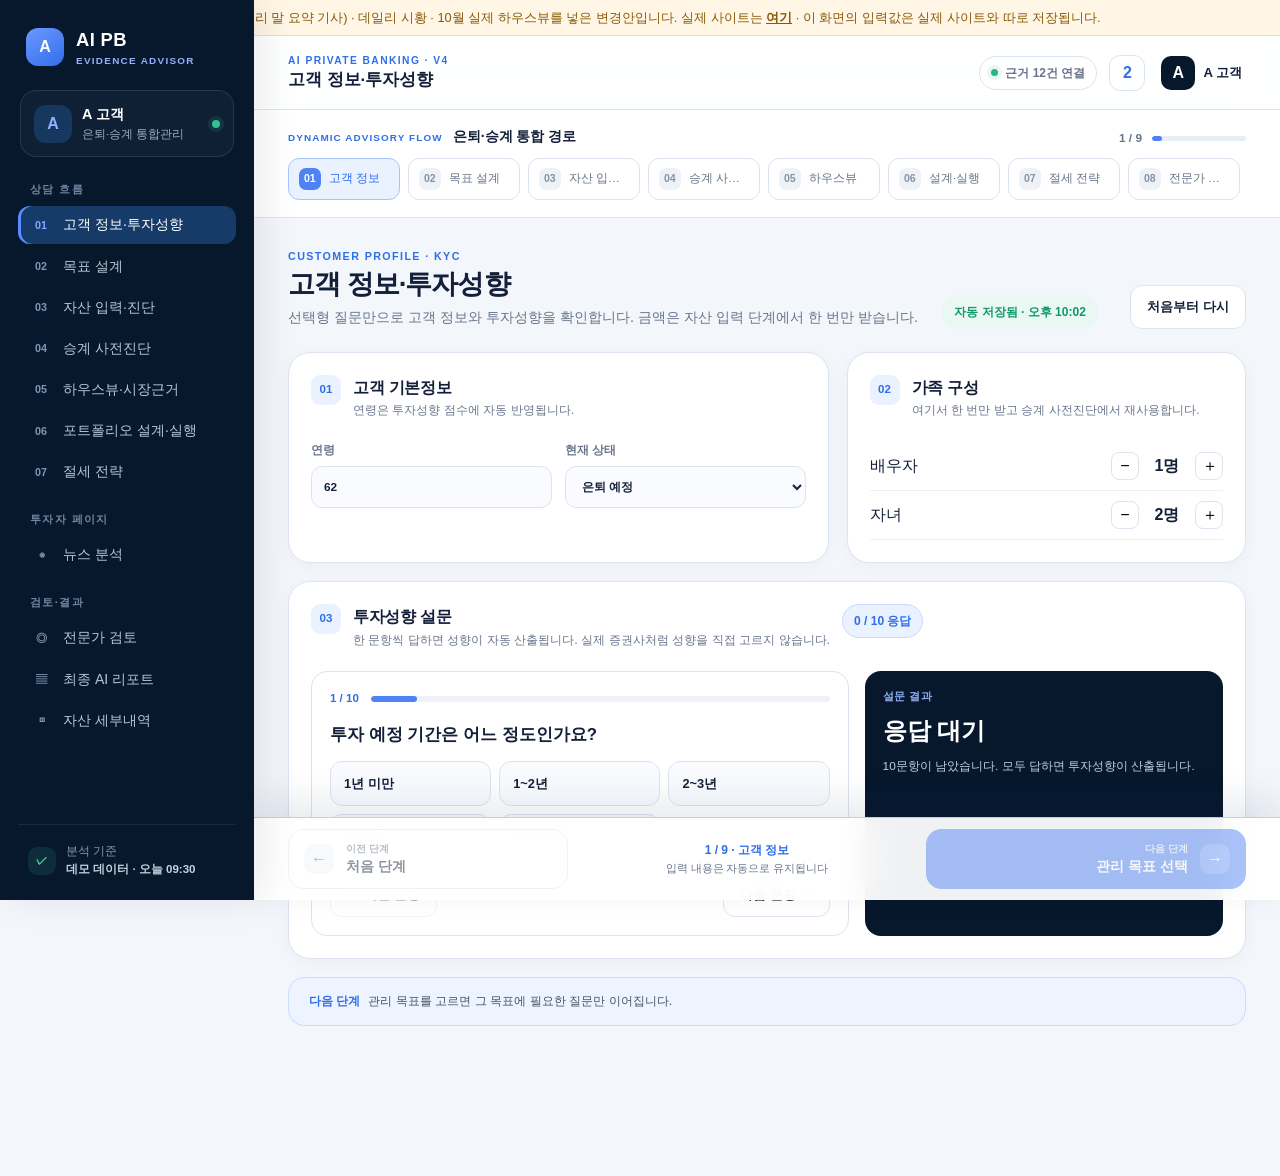
==== commit bb3fbedf: "feat: 미리보기에 데일리 시황 탭 추가 (뉴스 분석 | 데일리 시황) - data/daily_brief.json(새 파일, 실제 사이트는 읽지 않음): 10/16 아침 시황 —" ====
--- a/preview/index.html
+++ b/preview/index.html
@@ -5,7 +5,7 @@
   <meta name="viewport" content="width=device-width, initial-scale=1" />
   <meta name="theme-color" content="#07182d" />
   <meta name="description" content="은퇴·자산승계 목표와 뉴스 근거를 연결하는 AI PB 인터랙티브 시나리오 v4" />
-  <title>AI PB 미리보기 | 뉴스 탭·하우스뷰 변경안</title>
+  <title>AI PB 미리보기 | 뉴스·시황·하우스뷰 변경안</title>
   <link rel="icon" type="image/svg+xml" href="data:image/svg+xml,%3Csvg xmlns='http://www.w3.org/2000/svg' viewBox='0 0 32 32'%3E%3Crect width='32' height='32' rx='9' fill='%2307182d'/%3E%3Cpath d='M8 22 14.2 9h3.6L24 22h-4l-1.1-2.7h-6L11.8 22H8Zm6.1-6h3.6L16 11.8 14.1 16Z' fill='%235b8cff'/%3E%3C/svg%3E" />
   <link rel="apple-touch-icon" href="../icons/apple-touch-icon.png" />
   <meta name="apple-mobile-web-app-capable" content="yes" />
@@ -16,7 +16,7 @@
   <link rel="stylesheet" href="./preview.css" />
 </head>
 <body>
-  <div class="preview-banner" role="note"><b>미리보기</b> 뉴스 탭(공식·시장 먼저, 우리 말 요약 기사)과 10월 실제 하우스뷰를 넣은 변경안입니다. 실제 사이트는 <a href="../">여기</a> · 이 화면의 입력값은 실제 사이트와 따로 저장됩니다.</div>
+  <div class="preview-banner" role="note"><b>미리보기</b> 뉴스 분석(공식·시장 먼저, 우리 말 요약 기사) · 데일리 시황 · 10월 실제 하우스뷰를 넣은 변경안입니다. 실제 사이트는 <a href="../">여기</a> · 이 화면의 입력값은 실제 사이트와 따로 저장됩니다.</div>
   <div class="app-shell">
     <aside class="sidebar" id="sidebar" aria-label="주요 메뉴">
       <div class="brand-wrap">
@@ -278,14 +278,14 @@
           <p class="legal-note">이 리포트는 인터랙티브 프로토타입의 예시 결과이며 실제 투자주문, 세액 확정 또는 법률자문을 제공하지 않습니다. 실제 권유 시에는 투자자정보 확인서, 적합성·적정성 확인, 설명의무 이행 기록이 필요합니다.</p>
         </section>
         <section class="view" data-view-panel="news">
-          <div class="section-heading"><div><span class="section-kicker">NEWS ANALYSIS · 투자자용</span><h1>뉴스 분석</h1><p>상담 흐름과 별개로 투자자가 직접 보는 페이지입니다. 오늘의 주요 뉴스가 무엇이고, 보유 자산에 어떤 영향을 줄 수 있는지 쉽게 풀어 설명합니다.</p></div><span class="data-chip"><i></i> 오늘 09:30 기준</span></div>
+          <div class="section-heading"><div><span class="section-kicker">NEWS ANALYSIS · 투자자용</span><h1>뉴스 분석 · 데일리 시황</h1><p>상담 흐름과 별개로 투자자가 직접 보는 페이지입니다. 주제별 뉴스와, 매일 아침 정리한 시황을 탭으로 나눠 볼 수 있어요.</p></div><span class="data-chip"><i></i> 오늘 09:30 기준</span></div>
           <div class="source-grid">
             <article class="evidence-card news-card"><div><span class="source-type official">공식</span><time>08:10</time></div><h2>미국 금리 인하 기대가 늦춰지고 있어요</h2><p>미국 통화정책 자료와 시장금리를 보면 금리 인하 시점이 예상보다 늦어질 가능성이 커졌습니다.</p><p class="news-impact"><strong>내 자산 영향</strong>미국 성장주·반도체 ETF는 단기 변동성이 커질 수 있습니다. 국채는 이자 수익을 더 오래 받을 수 있습니다.</p></article>
             <article class="evidence-card news-card"><div><span class="source-type official">공식</span><time>08:25</time></div><h2>원·달러 환율 변동폭이 커졌어요</h2><p>한국은행 통계를 보면 원화 변동성이 높아지고 외국인 자금 흐름도 불안정합니다.</p><p class="news-impact"><strong>내 자산 영향</strong>해외 ETF는 환율에 따라 원화 기준 수익이 달라질 수 있습니다. 환헤지 비율은 현재 수준을 유지합니다.</p></article>
             <article class="evidence-card news-card"><div><span class="source-type market">시장</span><time>09:00</time></div><h2>반도체 ETF의 하루 등락이 커졌어요</h2><p>대표지수보다 반도체 관련 ETF의 가격 변동과 최대 하락폭이 크게 나타났습니다.</p><p class="news-impact"><strong>내 자산 영향</strong>보유 중인 반도체 테마 ETF는 주식 비중의 20% 이내로 관리하는 것이 원칙입니다.</p></article>
             <article class="evidence-card news-card"><div><span class="source-type news">뉴스</span><time>09:12</time></div><h2>지정학적 위험으로 국제유가가 올랐어요</h2><p>여러 언론이 원유 공급 차질 가능성을 보도했습니다. 같은 내용의 기사는 한 건으로 묶어 분석했습니다.</p><p class="news-impact"><strong>내 자산 영향</strong>물가가 다시 오를 수 있어 장기 채권을 한꺼번에 늘리기보다 나눠서 담는 것이 좋습니다.</p></article>
           </div>
-          <p class="legal-note">이 페이지는 이해를 돕기 위한 뉴스 요약이며 투자 권유가 아닙니다. 실제 투자 결정은 담당 PB와 상담 후 진행하세요. 현재 화면의 뉴스는 인터랙티브 시나리오용 데모입니다.</p>
+          <p class="legal-note">이 페이지는 이해를 돕기 위한 뉴스 요약이며 투자 권유가 아닙니다. 현재 화면의 뉴스는 인터랙티브 시나리오용 데모입니다.</p>
         </section>
       </div>
 
@@ -309,5 +309,6 @@
   <div class="toast" id="toast" role="status" aria-live="polite"><span>✓</span><p></p></div>
   <script src="./app.js"></script>
   <script src="./news-view.js"></script>
+  <script src="./daily-brief.js"></script>
 </body>
 </html>
--- a/preview/preview.css
+++ b/preview/preview.css
@@ -1,8 +1,5 @@
 /* 미리보기 전용 스타일. 실제 사이트의 styles.css·v3.css는 그대로 두고, 미리보기에서 새로 생긴 부분만 꾸밉니다. */
 .preview-banner {
-  position: sticky;
-  top: 0;
-  z-index: 50;
   padding: 8px 16px;
   background: #fff6e5;
   border-bottom: 1px solid #f1dfb8;
@@ -32,3 +29,50 @@
 .hv-dot.flat { background: #eef2f8; color: #667085; }
 .hv-dot.none { color: #b4bcc9; }
 .hv-ref { color: #68758c; font-size: .78rem; font-weight: 700; white-space: nowrap; }
+
+/* 뉴스 분석 · 데일리 시황 탭 */
+.news-tabs { display: flex; gap: 8px; border-bottom: 1px solid #dce4ef; margin: 0 0 16px; }
+.news-tab { border: 0; background: none; padding: 10px 14px; font-size: .95rem; font-weight: 800; color: #68758c; border-bottom: 3px solid transparent; cursor: pointer; }
+.news-tab.active { color: #07182d; border-bottom-color: #4f83f5; }
+.news-tab-new { margin-left: 4px; padding: 1px 6px; border-radius: 6px; background: #d6455d; color: #fff; font-size: .62rem; vertical-align: 2px; }
+.showing-brief > .news-filters,
+.showing-brief > .source-grid,
+.showing-brief > .news-attribution,
+.showing-brief > .legal-note { display: none; }
+.brief-panel { max-width: 860px; }
+.brief-empty { color: #68758c; }
+.brief-dates { display: flex; gap: 8px; overflow-x: auto; margin-bottom: 14px; }
+.brief-date { border: 1px solid #dce4ef; border-radius: 12px; padding: 8px 12px; font-size: .8rem; font-weight: 700; white-space: nowrap; background: #fff; cursor: pointer; text-align: left; }
+.brief-date.active { background: #07182d; border-color: #07182d; color: #fff; }
+.brief-date small { display: block; font-size: .68rem; font-weight: 500; opacity: .75; }
+.brief-card { background: #fff; border: 1px solid #dce4ef; border-radius: 20px; box-shadow: 0 14px 40px rgba(35, 57, 88, .08); overflow: hidden; margin-bottom: 12px; }
+.brief-head { background: #07182d; color: #fff; padding: 16px 20px; }
+.brief-head h2 { margin: 0; font-size: 1.15rem; }
+.brief-head h2 span { color: #91b2f8; font-weight: 700; }
+.brief-head p { margin: 4px 0 0; font-size: .76rem; color: #bcd0f5; }
+.brief-sec { padding: 14px 20px; border-bottom: 1px solid #dce4ef; }
+.brief-sec:last-child { border-bottom: 0; }
+.brief-sec h3 { margin: 0 0 8px; font-size: .98rem; }
+.brief-sec h3 small { color: #68758c; font-weight: 600; font-size: .74rem; }
+.brief-sec p { margin: 4px 0; font-size: .9rem; color: #2c3a52; line-height: 1.6; }
+.brief-lead { font-weight: 700; font-size: .98rem !important; color: #142039 !important; }
+.brief-list { margin: 0; padding-left: 18px; font-size: .9rem; line-height: 1.6; }
+.brief-list li { margin: 4px 0; }
+.brief-list em { display: block; font-style: normal; font-size: .74rem; color: #68758c; }
+.brief-change { font-size: .78rem; font-weight: 700; }
+.brief-change.up { color: #d6455d; }
+.brief-change.down { color: #2f6fe8; }
+.brief-change.flat { color: #68758c; }
+.brief-note { font-size: .76rem !important; color: #8a5a08 !important; background: #fff6e5; border-radius: 8px; padding: 6px 10px; }
+.brief-news { padding: 8px 0; border-top: 1px dashed #dce4ef; }
+.brief-news:first-of-type { border-top: 0; }
+.brief-news-title { font-weight: 800 !important; color: #142039 !important; }
+.brief-meta { font-size: .78rem !important; color: #68758c !important; }
+.brief-meta a { color: #2f6fe8; font-weight: 700; text-decoration: none; }
+.brief-keep { display: flex; flex-direction: column; gap: 12px; background: #f7f9fd; }
+.brief-decision { border-left: 5px solid #4f83f5; background: #fff; border-radius: 0 14px 14px 0; padding: 14px 16px; font-size: .92rem; line-height: 1.6; }
+.brief-decision b { display: block; margin-bottom: 4px; color: #07182d; }
+.brief-decision b small { color: #68758c; font-weight: 600; font-size: .74rem; }
+.brief-muted { color: #68758c; font-size: .82rem; }
+.brief-client { border: 2px dashed #4f83f5; background: #fff; border-radius: 14px; padding: 14px 16px; font-size: .95rem; line-height: 1.6; font-weight: 600; }
+.brief-client small { display: block; color: #2f6fe8; font-weight: 800; font-size: .76rem; margin-bottom: 6px; }
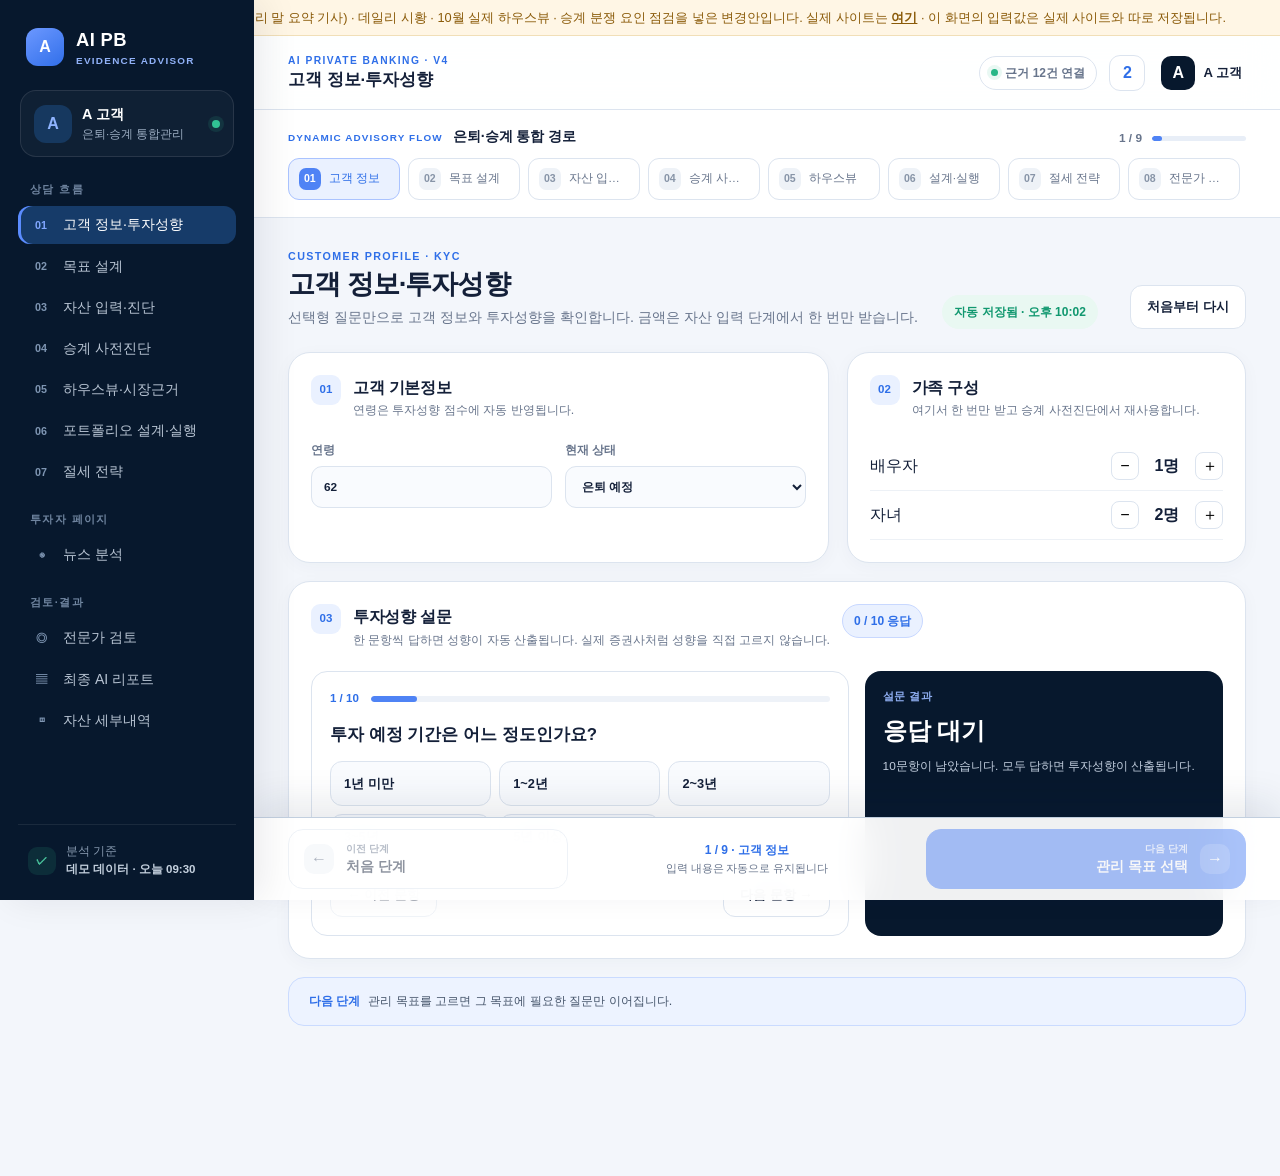
==== commit 021941ac: "feat: 미리보기 4단계에 '분쟁 요인 자가 점검' 추가 (판정 없이 전문가 확인 항목만 표시) - preview/dispute-check.js: 8개 질문(사전증여·불균등 배분" ====
--- a/preview/index.html
+++ b/preview/index.html
@@ -16,7 +16,7 @@
   <link rel="stylesheet" href="./preview.css" />
 </head>
 <body>
-  <div class="preview-banner" role="note"><b>미리보기</b> 뉴스 분석(공식·시장 먼저, 우리 말 요약 기사) · 데일리 시황 · 10월 실제 하우스뷰를 넣은 변경안입니다. 실제 사이트는 <a href="../">여기</a> · 이 화면의 입력값은 실제 사이트와 따로 저장됩니다.</div>
+  <div class="preview-banner" role="note"><b>미리보기</b> 뉴스 분석(공식·시장 먼저, 우리 말 요약 기사) · 데일리 시황 · 10월 실제 하우스뷰 · 승계 분쟁 요인 점검을 넣은 변경안입니다. 실제 사이트는 <a href="../">여기</a> · 이 화면의 입력값은 실제 사이트와 따로 저장됩니다.</div>
   <div class="app-shell">
     <aside class="sidebar" id="sidebar" aria-label="주요 메뉴">
       <div class="brand-wrap">
@@ -310,5 +310,6 @@
   <script src="./app.js"></script>
   <script src="./news-view.js"></script>
   <script src="./daily-brief.js"></script>
+  <script src="./dispute-check.js"></script>
 </body>
 </html>
--- a/preview/preview.css
+++ b/preview/preview.css
@@ -76,3 +76,31 @@
 .brief-muted { color: #68758c; font-size: .82rem; }
 .brief-client { border: 2px dashed #4f83f5; background: #fff; border-radius: 14px; padding: 14px 16px; font-size: .95rem; line-height: 1.6; font-weight: 600; }
 .brief-client small { display: block; color: #2f6fe8; font-weight: 800; font-size: .76rem; margin-bottom: 6px; }
+
+/* 4단계 분쟁 요인 자가 점검 */
+.dispute-check { margin: 0 0 18px; padding: 22px; }
+.dispute-badge { align-self: start; white-space: nowrap; border-radius: 999px; padding: 4px 12px; font-size: .74rem; font-weight: 800; }
+.dispute-badge.warn { background: #fff6e5; color: #8a5a08; }
+.dispute-badge.info { background: #eaf1ff; color: #2f6fe8; }
+.dispute-badge.ok { background: #e9f8f2; color: #11986f; }
+.dispute-list { display: grid; grid-template-columns: repeat(2, minmax(0, 1fr)); gap: 10px; }
+.dispute-item { display: grid; grid-template-columns: minmax(0, 1fr) auto; gap: 6px 12px; align-items: start; border: 1px solid #dce4ef; border-radius: 14px; padding: 12px 14px; background: #fff; }
+.dispute-item.is-yes { border-color: #f1c97a; background: #fffaf0; }
+.dispute-item.is-unknown { border-color: #b9cdf6; background: #f6f9ff; }
+.dispute-text { min-width: 0; }
+.dispute-text strong { display: block; font-size: .84rem; line-height: 1.5; }
+.dispute-why { display: block; margin-top: 4px; color: #4a5870; font-size: .74rem; line-height: 1.5; }
+.dispute-basis { display: block; margin-top: 2px; color: #8a96aa; font-size: .68rem; }
+.dispute-choices { display: flex; gap: 4px; }
+.dispute-choice { position: relative; cursor: pointer; }
+.dispute-choice input { position: absolute; opacity: 0; pointer-events: none; }
+.dispute-choice span { display: inline-block; border: 1px solid #d0d5dd; border-radius: 999px; padding: 4px 10px; font-size: .74rem; font-weight: 700; color: #475467; background: #fff; white-space: nowrap; }
+.dispute-choice input:focus-visible + span { outline: 2px solid #4f83f5; outline-offset: 2px; }
+.dispute-choice.yes input:checked + span { background: #8a5a08; border-color: #8a5a08; color: #fff; }
+.dispute-choice.no input:checked + span { background: #07182d; border-color: #07182d; color: #fff; }
+.dispute-choice.unknown input:checked + span { background: #2f6fe8; border-color: #2f6fe8; color: #fff; }
+.dispute-route { grid-column: 1 / -1; justify-self: start; border-radius: 8px; padding: 2px 8px; background: #fff0d6; color: #8a5a08; font-size: .7rem; font-weight: 800; }
+.dispute-item.is-unknown .dispute-route { background: #eaf1ff; color: #2f6fe8; }
+.dispute-foot { display: flex; justify-content: space-between; align-items: center; gap: 12px; margin-top: 12px; }
+.dispute-foot .legal-note { margin: 0; }
+@media (max-width: 900px) { .dispute-list { grid-template-columns: 1fr; } .dispute-item { grid-template-columns: 1fr; } }
